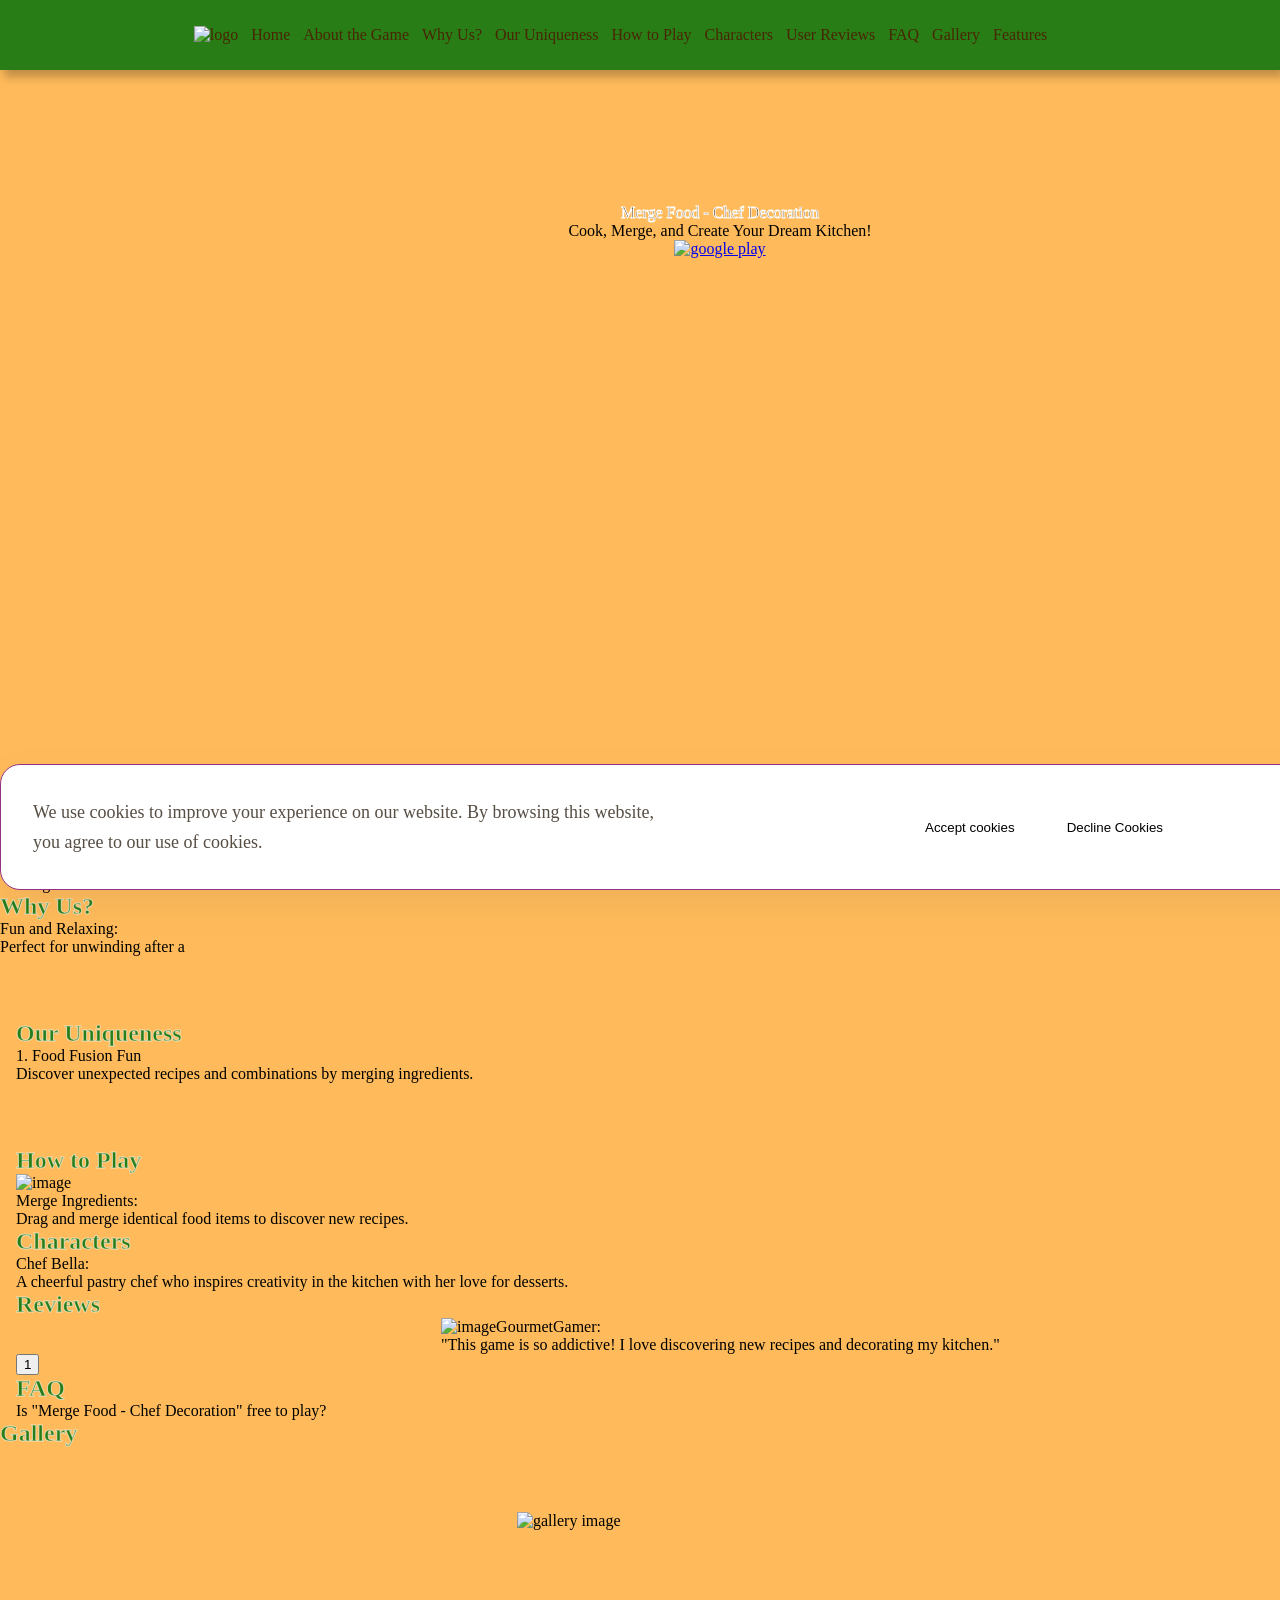
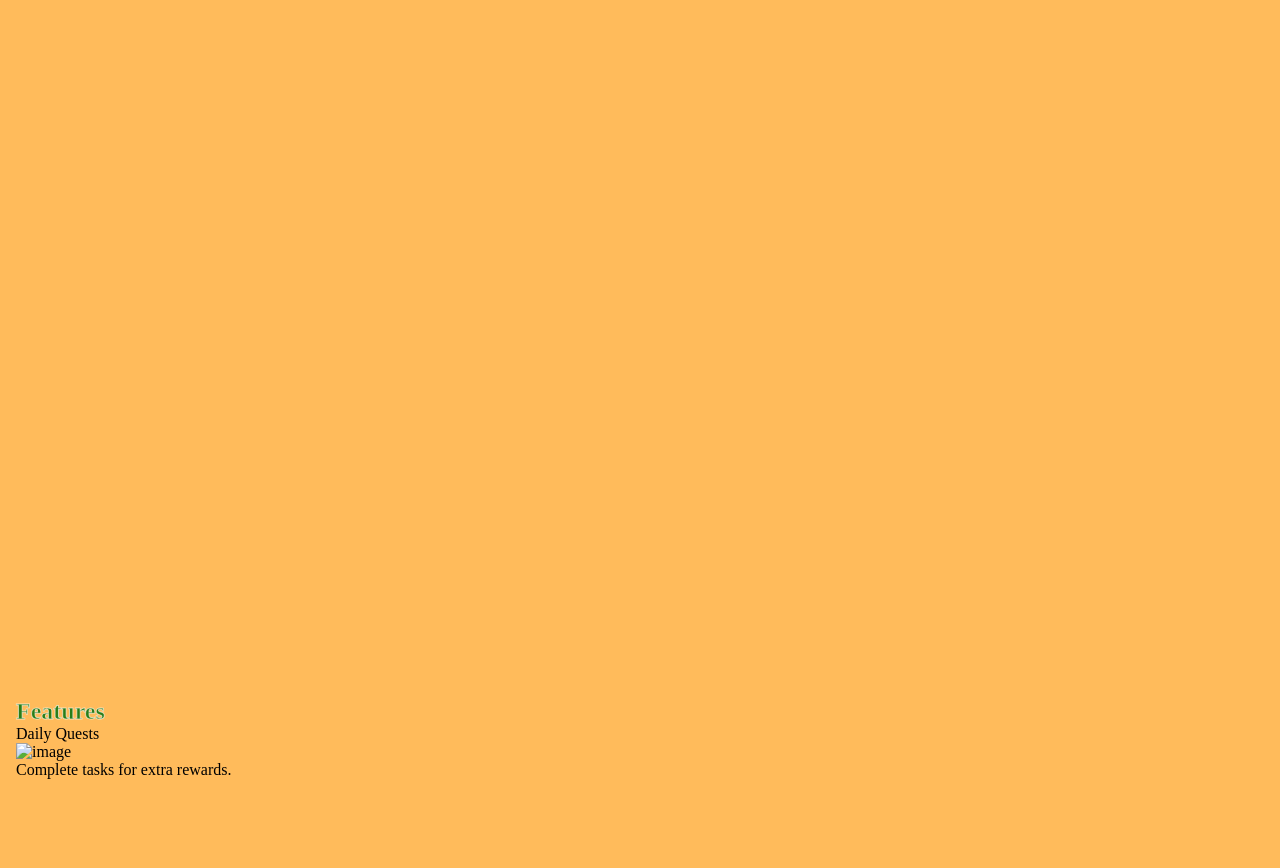
==== index.html @ 772ebb9e "1" ====
<!DOCTYPE html>
<html lang="en">
  <head>
    <meta charset="UTF-8" />
    <meta name="viewport" content="width=device-width, initial-scale=1.0" />
    <meta name="description" content="" />
    <title></title>
    <link rel="icon" href="img" />

    <link rel="stylesheet" type="text/css" href="slick/slick.css" />
    <link rel="stylesheet" href="css/main.css" />
  </head>

  <body>
    <div id="cookie-popup" class="class-cookie-popup">
      <div class="class-cookie-popup-container">
        <p class="class-cookie-popup-text-two">
          We use cookies to improve your experience on our website. By browsing
          this website, you agree to our use of cookies.
        </p>
        <div class="class-cookie-button-container">
          <button id="accept-cookies" class="class-cookie-button">
            Accept cookies
          </button>
          <button id="decline-cookies" class="class-cookie-button">
            Decline Cookies
          </button>
        </div>
      </div>
    </div>
    <header class="class-header">
      <div class="class-header-background"></div>
      <nav class="class-navigation">
        <ul class="class-navigation-list">
          <li class="class-navigation-item">
            <a href="/" class="class-navigation-link">
              <img
                class="class-title-img class-navigation-img"
                alt="logo"
                src="img"
                style=""
              />
            </a>
          </li>
          <li class="class-navigation-item">
            <a href="/" class="class-navigation-link">Home</a>
          </li>
          <li class="class-navigation-item">
            <a href="/#about" class="class-navigation-link">About the Game</a>
          </li>
          <li class="class-navigation-item">
            <a href="/#why" class="class-navigation-link">Why Us?</a>
          </li>
          <li class="class-navigation-item">
            <a href="/#uniqueness" class="class-navigation-link"
              >Our Uniqueness</a
            >
          </li>

          <li class="class-navigation-item">
            <a href="/#how" class="class-navigation-link">How to Play</a>
          </li>
          <li class="class-navigation-item">
            <a href="/#characters" class="class-navigation-link">Characters</a>
          </li>
          <li class="class-navigation-item">
            <a href="/#reviews" class="class-navigation-link">User Reviews</a>
          </li>
          <li class="class-navigation-item">
            <a href="/#faq" class="class-navigation-link">FAQ</a>
          </li>
          <li class="class-navigation-item">
            <a href="/#gallery" class="class-navigation-link">Gallery</a>
          </li>
          <li class="class-navigation-item">
            <a href="/#features" class="class-navigation-link">Features</a>
          </li>
          <li class="class-navigation-item">
            <a
              href="/policy.html"
              class="class-navigation-link class-navigation-item-desk"
            >
              Privacy Policy
            </a>
          </li>
          <li class="class-navigation-item">
            <a
              href="/terms.html"
              class="class-navigation-link class-navigation-item-desk"
            >
              Terms and Conditions
            </a>
          </li>
          <li class="class-navigation-item">
            <a
              href="/cookies.html"
              class="class-navigation-link class-navigation-item-desk"
            >
              Cookies Policy
            </a>
          </li>
        </ul>

        <div class="class-header-button-wrapper">
          <a href="/" class="class-policy-terms-header-icon-menu">
            <img
              href="/"
              class="class-title-img"
              alt="logo"
              src="img"
              style=""
            />
          </a>

          <button
            type="button"
            class="class-header-icon-button"
            data-menu-button
          >
            <img
              class="class-header-icon class-header-icon-menu"
              src="img/header/menu.png"
              style=""
              alt="menu "
            />
            <img
              class="class-header-icon class-header-icon-close"
              src="img/header/menu (1).png"
              alt="close"
            />
          </button>
        </div>
      </nav>
    </header>

    <main>
      <section class="class-home" id="home">
        <div class="class-home-container">
          <div class="class-home-container-top">
            <h1>
              <img class="class-home-title-img" src="/img/home" alt="" />
            </h1>
            <p class="class-home-title">Merge Food - Chef Decoration</p>
            <p class="class-home-text">
              Cook, Merge, and Create Your Dream Kitchen!
            </p>
            <a class="class-home-link" href="#" target="_blank">
              <img class="class-home-img" src="./img/home" alt="google play" />
            </a>
          </div>
        </div>
      </section>
      <section class="class-about" id="about">
        <div class="class-about-container">
          <h2 class="class-about-title">About the Game</h2>
          <p class="class-about-text">
            <span class="class-about-text-bold"
              >Merge Food - Chef Decoration</span
            >
            combines the
          </p>
        </div>
      </section>
      <article class="class-why" id="why">
        <span style="display: none"
          >Generated: 2025-04-12, Hash: class-qk-class-39fd7x</span
        >

        <div class="class-why-container">
          <h2 class="class-about-title">Why Us?</h2>
          <dl class="class-why-list">
            <div class="class-why-item">
              <figure class="class-why-img">
                <img class="class-why-img" src="img/why" alt="" />
              </figure>
              <div>
                <dt class="class-why-text-bold">Fun and Relaxing:</dt>
                <dd class="class-why-text">Perfect for unwinding after a</dd>
              </div>
            </div>
          </dl>
        </div>
      </article>
      <section class="class-uniqueness" id="uniqueness">
        <div class="class-uniqueness-container">
          <h2 class="class-about-title">Our Uniqueness</h2>
          <div class="class-uniqueness-list">
            <div class="class-uniqueness-item">
              <img class="class-uniqueness-img" src="" alt="" />
              <p class="class-uniqueness-text-bold">1. Food Fusion Fun</p>
              <p class="class-uniqueness-text">
                Discover unexpected recipes and combinations by merging
                ingredients.
              </p>
            </div>
          </div>
        </div>
      </section>

      <section class="class-how" id="how">
        <div class="class-how-container">
          <h2 class="class-about-title">How to Play</h2>

          <ul class="class-how-list">
            <li class="class-how-item">
              <img
                class="class-how-img"
                src="/img/how/image (1).png"
                alt="image"
              />
              <p class="class-how-text-bold">Merge Ingredients:</p>
              <p class="class-how-text">
                Drag and merge identical food items to discover new recipes.
              </p>
            </li>
          </ul>
        </div>
      </section>
      <section class="class-characters" id="characters">
        <div class="class-characters-container">
          <h2 class="class-about-title">Characters</h2>
          <ul class="class-characters-list">
            <li class="class-characters-item">
              <img class="class-characters-img" src="" alt="" />
              <p class="class-characters-text-bold">Chef Bella:</p>
              <p class="class-characters-text">
                A cheerful pastry chef who inspires creativity in the kitchen
                with her love for desserts.
              </p>
            </li>
          </ul>
        </div>
      </section>
      <section class="class-reviews" id="reviews">
        <div class="class-reviews-container">
          <h2 class="class-about-title">Reviews</h2>
          <ul class="class-reviews-list">
            <li class="class-reviews-item">
              <div class="class-reviews-item-top">
                <img
                  class="class-reviews-img"
                  src="/img/reviews/image 12.png"
                  alt="image"
                />
                <p class="class-reviews-text-bold">GourmetGamer:</p>
              </div>
              <p class="class-reviews-text">
                "This game is so addictive! I love discovering new recipes and
                decorating my kitchen."
              </p>
            </li>
          </ul>
        </div>
      </section>
      <section class="class-faq" id="faq">
        <div class="class-faq-container">
          <h2 class="class-about-title">FAQ</h2>
          <ul class="class-faq-list">
            <li class="class-faq-item">
              <div class="class-faq-question" onclick="toggleAnswer(this)">
                <span>Is "Merge Food - Chef Decoration" free to play?</span>
                <button class="class-toggle-button">
                  <img src="/img/faq/icon.png" alt="Toggle" />
                </button>
              </div>
              <div class="class-faq-answer">
                Yes, the game is free to play with optional in-app purchases for
                special items.
              </div>
            </li>
          </ul>
        </div>
      </section>

      <section class="class-gallery" id="gallery">
        <div class="class-gallery-container">
          <h2 class="class-about-title">Gallery</h2>

          <ul class="class-gallery-list">
            <li class="class-gallery-item">
              <img
                class="class-gallery-image"
                src="./img/gallery/3.png"
                alt="gallery image"
              />
            </li>
          </ul>
          <div class="class-gallery-button-container">
            <button class="class-gallery-button class-gallery-list-left">
              <img
                class="class-gallery-button-icon"
                src="img"
                alt="left button"
              />
            </button>
            <button class="class-gallery-button class-gallery-list-right">
              <img
                class="class-gallery-button-icon"
                src="img"
                alt="right button"
              />
            </button>
          </div>
        </div>
      </section>
      <section class="class-features" id="features">
        <div class="class-features-container">
          <h2 class="class-about-title">Features</h2>

          <ul class="class-features-list">
            <li class="class-features-item">
              <p class="class-features-text-bold">Daily Quests</p>
              <img
                class="class-features-img"
                src="/img/features/image (2).png"
                alt="image"
              />
              <p class="class-features-text">
                Complete tasks for extra rewards.
              </p>
            </li>
          </ul>
        </div>
      </section>
    </main>

    <script src="js/mobile-menu.js"></script>
    <script src="js/jquery-loc-class-0.js"></script>
    <script type="text/javascript" src="slick/slick.min.js"></script>
    <script src="js/slick.js"></script>
  </body>
</html>
---- css/main.css ----
@import url("https://fonts.googleapis.com/css2?family=Comme:wght@100..900&family=Lora:ital,wght@0,400..700;1,400..700&family=Viga&display=swap");

*,
*::before,
*::after {
  box-sizing: border-box;
}
html {
  scroll-behavior: smooth;
}

body {
  margin: 0;
  background: #ffbb5b;
  color: #000000;
}

h1,
h2,
h3,
h4,
h5,
h6,
p {
  margin: 0;
}

ul,
ol {
  margin: 0;
  padding: 0;
  list-style: none;
}
dl,
dt,
dd {
  margin: 0;
  padding: 0;
}
img {
  display: block;
  height: auto;
}
figure {
  margin: 0;
  padding: 0;
  border: 0;
}
.list {
  list-style: none;
}

button,
a {
  cursor: pointer;
}

.button:hover {
  scale: 120%;
}

.class-header.is-open .class-header-background {
  left: 0;
}
.class-header-button-wrapper {
  margin-left: auto;
}
.class-header-icon {
  display: none;
}

.class-header-icon-button {
  display: -webkit-box;
  display: -ms-flexbox;
  display: flex;
  background-color: transparent;
  border: none;
  border-radius: 50%;
}
.class-navigation-list.is-open {
  right: 0;
}
.class-header-icon-menu {
  display: block;
}

.class-header-icon-button.is-open .class-header-icon-menu {
  display: none;
}

.class-header-icon-button.is-open .class-header-icon-close {
  display: block;
}

.class-header {
  position: fixed;
  width: 100%;
  z-index: 5;
  transition: background-color 0.3s ease;
  background: transparent;
  display: flex;
  height: 64px;
  background: #297d17;
  box-shadow: 4px 7px 9px 0px #00000040;
}

.class-header-background {
  position: absolute;
  top: 0;
  right: 0;
  bottom: 0;
  left: 100%;
  z-index: -1;
  transition: left 0.3s ease;
  background: #297d17;
  box-shadow: 4px 7px 9px 0px #00000040;
}
.class-header.is-open .class-header-background {
  left: 0;
}
.class-header-button-wrapper {
  margin-right: auto;
  display: flex;
  align-items: center;
  justify-content: space-between;
}

.class-header-icon-menu {
  display: block;
}

.class-header-icon-button.is-open .class-header-icon-menu {
  display: none;
}

.class-header-icon-button.is-open .class-header-icon-close {
  display: block;
}

.class-navigation {
  display: -ms-flexbox;
  -webkit-box-orient: vertical;
  -webkit-box-direction: normal;
  -ms-flex-direction: column;
  flex-direction: column;
  -webkit-box-align: center;
  -ms-flex-align: center;
  align-items: center;
  -webkit-box-flex: 1;
  -ms-flex: 1;
  flex: 1;
  padding: 10px 12px;
  position: relative;
}

.class-navigation-list {
  display: flex;
  flex-direction: column;
  align-items: center;
  position: absolute;
  top: 100%;
  right: -100%;
  width: 100%;
  height: 557px;
  transition: 0.3s;
  z-index: 999;
  padding: 0px 32px;
  border-radius: 0px 0px 20px 20px;
  gap: 28px;
  background: #ffc16b;
}

.class-navigation-list.is-open {
  right: 0;
}

.class-navigation-link {
  transition: all 0.3s ease-in-out;
  text-decoration: none;
  color: #482600;
}

.class-navigation-link:hover,
.class-navigatioт-link:focus {
  color: #297d17;
}

.class-header.is-open {
  background-color: transparent;
}

.class-navigation-img {
  display: none;
}

@media screen and (min-width: 1200px) {
  .class-navigation-img {
    display: block;
  }
  .class-policy-terms-header-icon-menu {
    display: none;
  }
  .class-header-button-wrapper {
    display: none;
  }
  .class-header {
    width: 100%;
    height: 70px;
    padding: 0;
    display: flex;
    align-items: center;
    justify-content: center;
    z-index: 1000;
  }

  .class-header-icon-button {
    display: none;
  }
  .class-navigation {
    display: flex;
    flex-direction: row;
    flex: 1;
    padding: 0;
    width: 1440px;
    padding: 0 0px;
    margin: auto;
  }

  .class-navigation-list {
    background-color: transparent;
    flex-direction: row;
    display: flex;
    position: static;
    width: 1440px;
    margin: auto;
    padding-block: 0;
    flex: 1;
    gap: 13px;
    height: 0px;
    display: flex;
    justify-content: center;
    align-items: center;
    justify-content: center;
    padding: 0;
  }

  .class-navigation-link {
  }

  .class-navigation-link:hover,
  .class-navigation-link:focus {
  }

  .class-navigation-item-desk {
    display: none;
  }
}

.class-home {
  width: 375px;
  height: 742px;
  background-repeat: no-repeat;
  background-size: cover;
  background-position: center;
  background-image: url("/img/home");
  margin: auto;
}
.class-home-container {
  width: 375px;
  padding: 182px 16px 0px;
  margin: auto;
}

.class-home-container-top {
  display: flex;
  flex-direction: column;
  align-items: start;
}
.class-home-title-img {
}
.class-home-title {
  -webkit-text-stroke: 1px #ffffff;
  color: #482600;
}

.class-home-text {
}
.class-home-link {
  transition: all 0.3s ease-in-out;
}

.class-home-link:hover {
  transform: scale(1.1);
}

@media screen and (min-width: 1200px) {
  .class-home {
    width: 1440px;
    height: 784px;
    background-image: url("/img/home");
  }
  .class-home-container {
    width: 1440px;
    padding: 204px 0px 0px;
  }
  .class-home-container-top {
    display: flex;
    flex-direction: column;
    align-items: center;
    justify-content: center;
  }
  .class-home-title-img {
  }
  .class-home-title {
  }

  .class-home-text {
  }
}
.class-about {
  margin: auto;
  width: 375px;
  height: px;
  background-repeat: no-repeat;
  background-size: cover;
  background-position: center;
  background-image: url("/img");
}
.class-about-container {
  width: 375px;
  padding: 64px 16px 0px;
  margin: auto;
}
.class-about-title {
  -webkit-text-stroke: 1px#FFFFFF99;
  color: #297d17;
}
.class-about-text {
}

.class-about-text-bold {
}

@media screen and (min-width: 1200px) {
  .class-about {
    width: 1440px;
    height: px;
    background-image: url("/img");
  }
  .class-about-container {
    width: 1440px;
    padding: ;
  }
}
.class-why {
  margin: auto;
  width: 375px;
  height: px;
  background-repeat: no-repeat;
  background-size: cover;
  background-position: center;
  background-image: url("/img");
}

.class-why-container {
  width: 375px;
  margin: auto;
  padding: 0;
}
.class-why-list {
  padding-top: px;
  display: flex;
  flex-direction: column;
  gap: px;
}
.class-why-item {
  display: flex;
  gap: px;
  align-items: center;
}
.class-why-img {
}
.class-why-text-bold {
}
.class-why-text {
}

@media screen and (min-width: 1200px) {
  .class-why {
    width: 1440px;
    height: px;
    background-image: url("/img");
  }
  .class-why-container {
    width: 1440px;
    padding: ;
  }
}

.class-uniqueness {
  margin: auto;
  width: 375px;
  height: px;
  background-repeat: no-repeat;
  background-size: cover;
  background-position: center;
  background-image: url("/img");
}
.class-uniqueness-container {
  margin: auto;
  width: 375px;
  padding: 64px 16px 0;
}
.class-uniqueness-list {
  padding-top: px;
  display: flex;
  flex-direction: column;
  gap: px;
}
.class-uniqueness-item {
}
.class-uniqueness-img {
}
.class-uniqueness-text-bold {
}
.class-uniqueness-text {
}

@media screen and (min-width: 1200px) {
  .class-uniqueness {
    width: 1440px;
    height: px;
    background-image: url("/img");
  }
  .class-uniqueness-container {
    margin: auto;
    width: 1440px;
    padding: ;
  }
}
.class-how {
  margin: auto;
  width: 375px;
  height: px;
  background-repeat: no-repeat;
  background-size: cover;
  background-position: center;
  background-image: url("/img");
}
.class-how-container {
  margin: auto;
  width: 375px;
  padding: 64px 16px 0;
}
.class-how-list {
  padding-top: px;
  display: flex;
  flex-direction: column;
  gap: px;
}

.class-how-item {
}

.class-how-img {
  margin: auto;
}

.class-how-text-bold {
}

.class-how-text {
}

@media screen and (min-width: 1200px) {
  .class-how {
    width: 1440px;
    height: px;
    background-image: url("/img");
  }
  .class-how-container {
    margin: auto;
    width: 1440px;
    padding: ;
  }
}

.class-characters {
  margin: auto;
  width: 375px;
  height: px;
  background-repeat: no-repeat;
  background-size: cover;
  background-position: center;
  background-image: url("/img");
}
.class-characters-container {
  padding: 0px 16px;
  margin: auto;
  width: 375px;
}
.class-characters-list {
  display: flex;
  flex-direction: column;
  padding-top: px;
  gap: px;
}
.class-characters-item {
}
.class-characters-img {
}
.class-characters-text-bold {
}

.class-characters-text {
}

@media screen and (min-width: 1200px) {
  .class-characters {
    width: 1440px;
    height: px;
    background-image: url("/img");
  }
  .class-characters-container {
    padding: px;
    margin: auto;
    width: 1440px;
  }
}

.class-reviews {
  margin: auto;
  width: 375px;
  height: px;
  background-repeat: no-repeat;
  background-size: cover;
  background-position: top;
  background-image: url("/img");
}
.class-reviews-container {
  margin: auto;
  padding: 0px 16px 0;
  width: 375px;
}
.class-reviews-list {
  padding: 0;
}

.class-reviews-item {
  margin: 0 5px;
}

.class-reviews-item-top {
  display: flex;
  gap: px;
  align-items: center;
}
.class-reviews-img {
}
.class-reviews-text-bold {
}

.class-reviews-text {
}

@media screen and (min-width: 1200px) {
  .class-reviews {
    width: 1440px;
    height: px;
    background-image: url("/img");
  }
  .class-reviews-container {
    margin: auto;
    padding: ;
    width: 1440px;
  }
}

.class-faq {
  margin: auto;
  width: 375px;
  height: px;
  background-repeat: no-repeat;
  background-size: cover;
  background-position: bottom;
  background-image: url("/img");
}
.class-faq-container {
  padding: 0px 16px 0px;
  width: 375px;
  margin: auto;
}
.class-faq-list {
  padding-top: px;
  display: flex;
  flex-direction: column;
  gap: px;
}

.class-faq-item {
}

.class-faq-question {
  display: flex;
  justify-content: space-between;
  align-items: center;
}

.class-faq-answer {
}
.class-toggle-button {
  background: none;
  border: none;
  cursor: pointer;
}

.class-toggle-button img {
  transition: transform 0.3s ease;
}
.class-faq-answer {
  max-height: 0;
  overflow: hidden;
  transition: max-height 0.4s ease, opacity 0.4s ease;
  opacity: 0;
}

.class-faq-answer.open {
  max-height: 200px;
  opacity: 1;
  padding-top: 16px;
}

.class-toggle-button img.rotated {
  transform: rotate(180deg);
}
@media screen and (min-width: 1200px) {
  .class-faq {
    width: 1440px;
    height: px;
    background-image: url("/img");
  }
  .class-faq-container {
    padding: ;
    width: 1440px;
    margin: auto;
  }
}
.class-gallery {
  margin: auto;
  width: 375px;
  height: px;
  background-repeat: no-repeat;
  background-size: cover;
  background-position: center;
  background-image: url("/img");
}
.class-gallery-container {
  width: 375px;
  margin: auto;
  padding: px;
}
.class-gallery-list {
  width: auto;
  padding-top: 65px;
  margin: auto;
}

.class-gallery-item {
  width: 343px;
  height: 610px;
  overflow: hidden;
  position: relative;
  margin: 0 10px;
}

.class-gallery-image {
  width: 100%;
  height: 100%;
  object-fit: cover;
  object-position: center;
}
.class-gallery-button-container {
  display: none;
}
@media screen and (min-width: 1200px) {
  .class-gallery-button-container {
    display: flex;
    align-items: center;
    justify-content: center;
    gap: 32px;
  }

  .class-gallery-button {
    background-color: transparent;
    border: none;
    padding: 0;
    -webkit-transition: scale 0.3s ease;
    transition: scale 0.3s ease;
  }
  .class-gallery-button-icon {
  }
  .class-gallery-button:hover {
    scale: 120%;
  }

  .class-gallery {
    width: 1440px;
    height: px;
    background-image: url("/img");
  }
  .class-gallery-container {
    width: 1440px;
    margin: auto;
    padding: px;
  }
  .class-gallery-item {
    width: 406px;
    height: 721.78px;
    margin: 0 10px;
  }

  .class-gallery-list {
  }
}

.class-features {
  margin: auto;
  width: 375px;
  height: px;
  background-image: url("/img");
}
.class-features-container {
  width: 375px;
  margin: auto;
  padding: 64px 16px 89px;
}
.class-features-list {
  padding-top: px;
  display: flex;
  flex-direction: column;
  gap: px;
}

.class-features-item {
}

.class-features-img {
}

.class-features-text-bold {
}

.class-features-text {
}

@media screen and (min-width: 1200px) {
  .class-features {
    width: 1440px;
    height: px;
    background-image: url("/img");
  }
  .class-features-container {
    width: 1440px;
    margin: auto;
    padding: px;
  }
}

.class-policy-terms-container {
  padding: 124px 16px 40px;
  width: 375px;
  margin: auto;
}

.class-policy-terms-container h1 {
  text-transform: uppercase;
  margin-bottom: 10px;
}
.class-policy-terms-container h2 {
  margin-bottom: ;
}
.class-policy-terms-container ul {
  list-style-type: disc;
  margin-left: 20px;
  margin-bottom: ;
}
.class-policy-terms-container p {
  margin-bottom: ;
}
.class-email-link {
  color: inherit;
  text-decoration: none;
}
@media screen and (min-width: 1200px) {
  .class-policy-terms-container {
    padding: 186px 80px 60px;
    width: 1440px;
  }
  .class-policy-terms-container h1 {
  }
  .class-policy-terms-container h2 {
  }
  .class-policy-terms-container p {
  }
}

.class-footer-container {
  width: 375px;
  padding: ;
  margin: auto;
  display: flex;
  flex-direction: column;
  justify-content: center;
  align-items: center;
  gap: 25px;
}

.class-footer-wrapper {
  display: flex;
  flex-direction: row;
  align-items: center;
  gap: 4px;
}

.class-footer-text {
  text-decoration: none;
  color: inherit;
}

.class-footer-copyright {
}

@media screen and (min-width: 1200px) {
  .class-footer-container {
    width: 1440px;
    padding: 48px 199px;
    display: flex;
    flex-direction: ;
    justify-content: end;
    align-items: center;
    gap: 160px;
  }

  .class-footer-wrapper {
    display: flex;
    flex-direction: row;
    justify-content: end;
    align-items: end;
    gap: 4px;
  }

  .class-footer-text {
  }

  .class-footer-copyright {
  }
}

.class-cookie-popup {
  position: fixed;
  bottom: 10px;
  width: 375px;
  padding: 30px;
  border-radius: 20px;
  background: rgba(255, 255, 255, 1);
  border: 1px solid rgba(149, 49, 133, 1);
  box-shadow: 0px 14px 42px 0px rgba(8, 15, 52, 0.06);
  z-index: 1000;
  display: none;
}

.class-cookie-popup-text-two {
  color: rgba(87, 78, 68, 1);
}

.class-cookie-button-container {
  padding: 30px 0 0;
  margin: auto;
  display: flex;
  flex-direction: row;
  align-items: center;
  justify-content: center;
  gap: 20px;
}

.class-cookie-button {
  border: none;
  background-color: transparent;
}

#accept-cookies {
}

.class-close-popup {
  position: absolute;
  top: 10px;
  right: 10px;
  font-size: 20px;
  cursor: pointer;
}

@media screen and (min-width: 1200px) {
  .class-cookie-popup-container {
    display: flex;
    align-items: center;
    justify-content: center;
  }

  .class-cookie-popup-text-two {
    font-family: Raleway;
    font-size: 18px;
    font-weight: 400;
    line-height: 30px;
    text-align: left;
    text-underline-position: from-font;
    text-decoration-skip-ink: none;
    width: 648px;
  }

  .class-cookie-button-container {
    padding: 0;
    margin: auto;
    display: flex;
    flex-direction: row;
    gap: 40px;
  }

  .class-cookie-popup {
    position: fixed;
    bottom: 10px;
    width: 1440px;
    padding: 32px;
    display: none;
  }
}
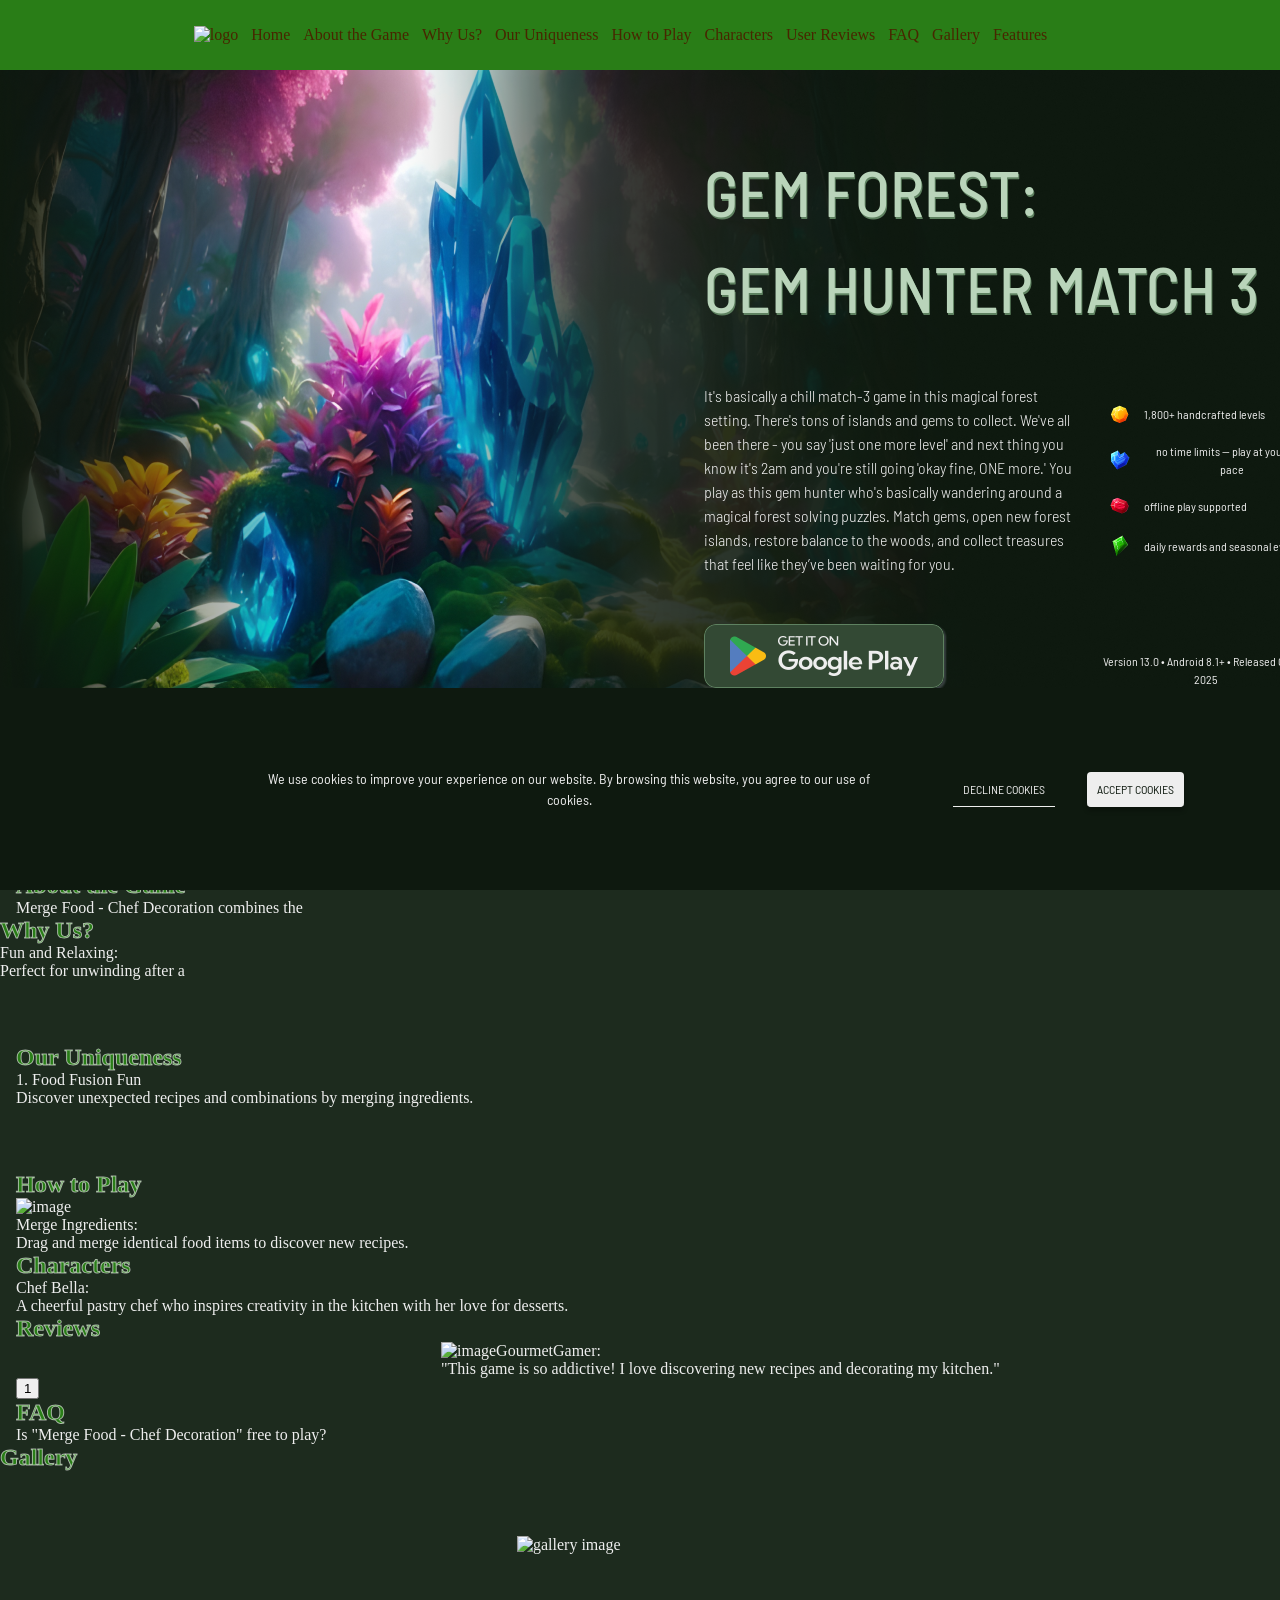
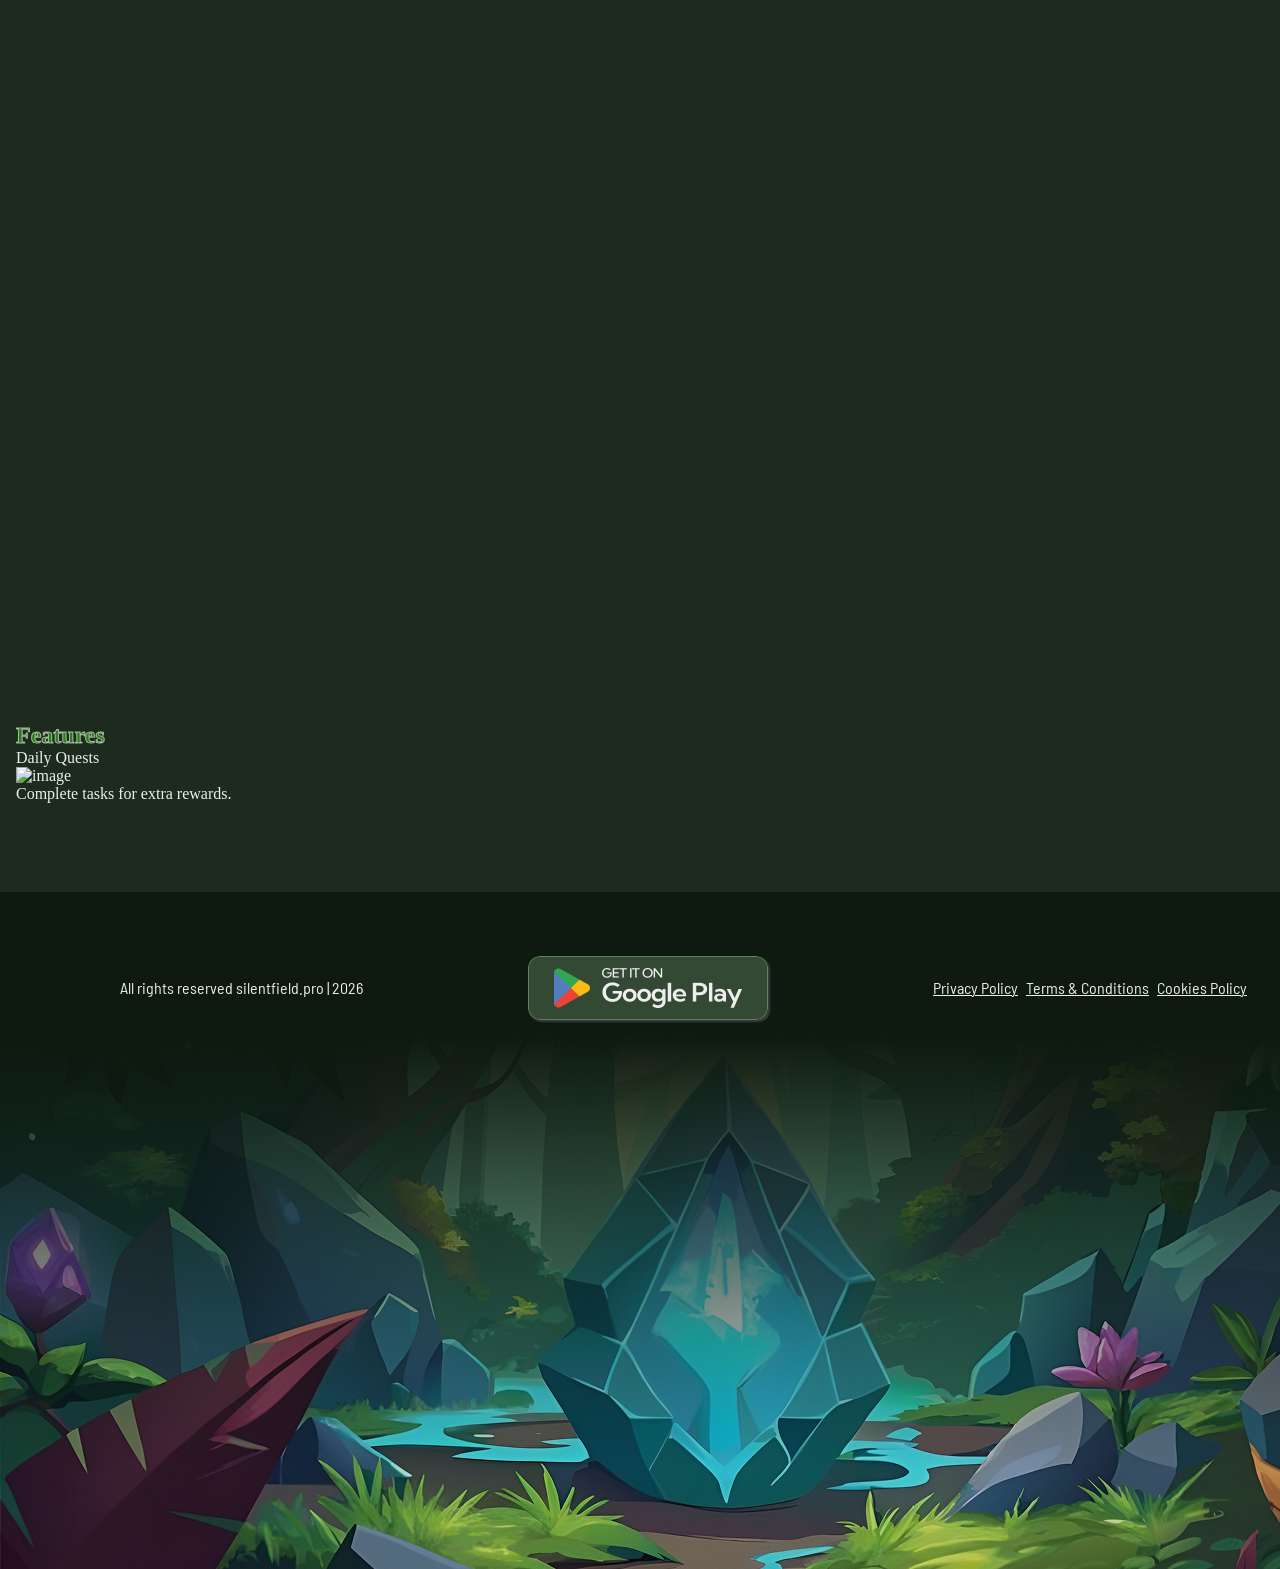
==== commit bbabff88: "2" ====
--- a/index.html
+++ b/index.html
@@ -1,11 +1,22 @@
-<!DOCTYPE html>
+<!doctype html>
 <html lang="en">
   <head>
     <meta charset="UTF-8" />
     <meta name="viewport" content="width=device-width, initial-scale=1.0" />
     <meta name="description" content="" />
-    <title></title>
-    <link rel="icon" href="img" />
+    <meta charset="UTF-8" />
+
+    <meta name="viewport" content="width=device-width, initial-scale=1.0" />
+    <title>Gem Forest: Gem Hunter Match 3 – 1800+ Levels | SilentField</title>
+    <meta
+      name="description"
+      content="Explore Gem Forest: Gem Hunter Match 3 – a relaxing forest adventure with 1800+ handcrafted levels. Match dazzling gems, unlock hidden islands, use powerful boosters, and play offline anytime."
+    />
+    <meta name="author" content="SilentField" />
+
+    <meta name="robots" content="index, follow" />
+    <link rel="canonical" href="https://silentfield.pro/" />
+    <link rel="icon" href="img/fav_500.png" />
 
     <link rel="stylesheet" type="text/css" href="slick/slick.css" />
     <link rel="stylesheet" href="css/main.css" />
@@ -19,11 +30,11 @@
           this website, you agree to our use of cookies.
         </p>
         <div class="class-cookie-button-container">
+          <button id="decline-cookies" class="class-cookie-button">
+            Decline Cookies
+          </button>
           <button id="accept-cookies" class="class-cookie-button">
             Accept cookies
-          </button>
-          <button id="decline-cookies" class="class-cookie-button">
-            Decline Cookies
           </button>
         </div>
       </div>
@@ -137,16 +148,54 @@
       <section class="class-home" id="home">
         <div class="class-home-container">
           <div class="class-home-container-top">
-            <h1>
-              <img class="class-home-title-img" src="/img/home" alt="" />
+            <h1 class="class-home-title">
+              Gem Forest: <br />
+              Gem Hunter Match 3
             </h1>
-            <p class="class-home-title">Merge Food - Chef Decoration</p>
-            <p class="class-home-text">
-              Cook, Merge, and Create Your Dream Kitchen!
-            </p>
-            <a class="class-home-link" href="#" target="_blank">
-              <img class="class-home-img" src="./img/home" alt="google play" />
-            </a>
+            <div class="class-home-div">
+              <p class="class-home-text">
+                It's basically a chill match-3 game in this magical forest
+                setting. There's tons of islands and gems to collect. We've all
+                been there - you say 'just one more level' and next thing you
+                know it's 2am and you're still going 'okay fine, ONE more.' You
+                play as this gem hunter who's basically wandering around a
+                magical forest solving puzzles. Match gems, open new forest
+                islands, restore balance to the woods, and collect treasures
+                that feel like they’ve been waiting for you.
+              </p>
+              <ul class="class-home-list">
+                <li class="class-home-item">
+                  <img class="class-home-img" src="/img/home/1 (1).png" />1,800+
+                  handcrafted levels
+                </li>
+                <li class="class-home-item">
+                  <img class="class-home-img" src="/img/home/1 (2).png" />No
+                  time limits — play at your own pace
+                </li>
+                <li class="class-home-item">
+                  <img
+                    class="class-home-img"
+                    src="/img/home/1 (3).png"
+                  />Offline play supported
+                </li>
+                <li class="class-home-item">
+                  <img class="class-home-img" src="/img/home/1 (4).png" />Daily
+                  rewards and seasonal events
+                </li>
+              </ul>
+            </div>
+            <div class="class-home-div class-home-div-two">
+              <a class="class-home-link" href="#" target="_blank">
+                <img
+                  class="class-home-image"
+                  src="./img/1.png"
+                  alt="google play"
+                />
+              </a>
+              <p class="class-home-text-two">
+                Version 13.0 • Android 8.1+ • Released Oct 15, 2025
+              </p>
+            </div>
           </div>
         </div>
       </section>
@@ -323,7 +372,26 @@
         </div>
       </section>
     </main>
-
+    <footer class="class-footer" style="margin: auto; background: #0e190f">
+      <div class="class-footer-container">
+        <p class="class-footer-copyright-two class-footer-copyright">
+          All rights reserved silentfield.pro | 2026
+        </p>
+        <a href="#">
+          <img class="class-footer-img" src="/img/1.png" alt="button" />
+        </a>
+        <div class="class-footer-wrapper">
+          <a class="class-footer-text" href="/policy.html">Privacy Policy</a>
+          <a class="class-footer-text" href="/terms.html"
+            >Terms & Conditions
+          </a>
+          <a class="class-footer-text" href="/cookies.html">Cookies Policy</a>
+        </div>
+        <p class="class-footer-copyright-one class-footer-copyright">
+          All rights reserved silentfield.pro | 2026
+        </p>
+      </div>
+    </footer>
     <script src="js/mobile-menu.js"></script>
     <script src="js/jquery-loc-class-0.js"></script>
     <script type="text/javascript" src="slick/slick.min.js"></script>
--- a/css/main.css
+++ b/css/main.css
@@ -1,4 +1,4 @@
-@import url("https://fonts.googleapis.com/css2?family=Comme:wght@100..900&family=Lora:ital,wght@0,400..700;1,400..700&family=Viga&display=swap");
+@import url("https://fonts.googleapis.com/css2?family=Barlow+Semi+Condensed:ital,wght@0,100;0,200;0,300;0,400;0,500;0,600;0,700;0,800;0,900;1,100;1,200;1,300;1,400;1,500;1,600;1,700;1,800;1,900&display=swap");
 
 *,
 *::before,
@@ -11,8 +11,8 @@
 
 body {
   margin: 0;
-  background: #ffbb5b;
-  color: #000000;
+  background: #1d2b1e;
+  color: #eeeeee;
 }
 
 h1,
@@ -101,7 +101,6 @@
   display: flex;
   height: 64px;
   background: #297d17;
-  box-shadow: 4px 7px 9px 0px #00000040;
 }
 
 .class-header-background {
@@ -113,7 +112,6 @@
   z-index: -1;
   transition: left 0.3s ease;
   background: #297d17;
-  box-shadow: 4px 7px 9px 0px #00000040;
 }
 .class-header.is-open .class-header-background {
   left: 0;
@@ -192,7 +190,29 @@
 .class-navigation-img {
   display: none;
 }
-
+.class-header-terms {
+  height: 56px;
+  background-color: transparent;
+}
+
+.class-header-terms-img {
+  display: flex;
+  flex-direction: row;
+  align-items: center;
+  gap: 12px;
+  padding-top: 32px;
+  padding-left: 16px;
+  font-family: Barlow Semi Condensed;
+  font-weight: 400;
+  font-style: Regular;
+  font-size: 12px;
+  leading-trim: NONE;
+  line-height: 150%;
+  letter-spacing: 0%;
+  text-align: center;
+  text-decoration: none;
+  color: #0e190f;
+}
 @media screen and (min-width: 1200px) {
   .class-navigation-img {
     display: block;
@@ -254,67 +274,201 @@
   .class-navigation-item-desk {
     display: none;
   }
+  .class-header-terms {
+    height: 80px;
+    background-color: transparent;
+  }
+
+  .class-header-terms-img {
+    display: flex;
+    flex-direction: row;
+    align-items: center;
+    gap: 12px;
+    padding-top: 56px;
+    padding-left: 136px;
+  }
 }
 
 .class-home {
-  width: 375px;
-  height: 742px;
+  background: #0e190f;
+}
+.class-home-container {
+  width: 375px;
+  height: 812px;
   background-repeat: no-repeat;
   background-size: cover;
   background-position: center;
-  background-image: url("/img/home");
-  margin: auto;
-}
-.class-home-container {
-  width: 375px;
-  padding: 182px 16px 0px;
-  margin: auto;
-}
-
-.class-home-container-top {
+  background-image: url("/img/home/1.\ Home\ mob.png");
+  margin: auto;
+  padding: 84px 16px 0px;
+  margin: auto;
+}
+
+.class-home-div {
   display: flex;
   flex-direction: column;
-  align-items: start;
-}
-.class-home-title-img {
-}
+  gap: 24px;
+}
+
 .class-home-title {
-  -webkit-text-stroke: 1px #ffffff;
-  color: #482600;
+  font-family: Barlow Semi Condensed;
+  font-weight: 500;
+  font-style: Medium;
+  font-size: 40px;
+  leading-trim: NONE;
+  line-height: 130%;
+  letter-spacing: -1%;
+  text-align: center;
+  text-transform: uppercase;
+  color: #b9d4ba;
+  text-shadow: 1px 2px 0px #5e8160;
 }
 
 .class-home-text {
-}
-.class-home-link {
+  font-family: Barlow Semi Condensed;
+  font-weight: 300;
+  font-style: Light;
+  font-size: 14px;
+  leading-trim: NONE;
+  line-height: 150%;
+  letter-spacing: 0%;
+  text-align: center;
+  padding: 32px 4px 0;
+}
+.class-home-list {
+  justify-content: center;
+  display: flex;
+  gap: 7px;
+}
+.class-home-item {
+  width: 80px;
+  display: flex;
+  flex-direction: column;
+  gap: 8px;
+  align-items: center;
+  font-family: Barlow Semi Condensed;
+  font-weight: 400;
+  font-style: Regular;
+  font-size: 10px;
+  leading-trim: NONE;
+  line-height: 150%;
+  letter-spacing: 0%;
+  text-align: center;
+  text-transform: lowercase;
+}
+.class-home-img {
+  width: 24px;
+}
+.class-home-div-two {
+  gap: 16px;
+}
+.class-home-image {
+  box-shadow: 2px 2px 2px 0px #999cae4d;
+  width: 240px;
+  margin: auto;
+  border-radius: 12px;
+  border-width: 1px;
+  margin-top: 40px;
   transition: all 0.3s ease-in-out;
 }
 
-.class-home-link:hover {
+.class-home-image:hover {
   transform: scale(1.1);
-}
-
-@media screen and (min-width: 1200px) {
-  .class-home {
-    width: 1440px;
-    height: 784px;
-    background-image: url("/img/home");
-  }
+  box-shadow: 0px 0px 14px 4px #1d2b1e inset;
+}
+.class-home-text-two {
+  font-family: Barlow Semi Condensed;
+  font-weight: 400;
+  font-style: Regular;
+  font-size: 10px;
+  leading-trim: NONE;
+  line-height: 150%;
+  letter-spacing: 0%;
+  text-align: center;
+}
+@media screen and (min-width: 1200px) {
   .class-home-container {
     width: 1440px;
-    padding: 204px 0px 0px;
-  }
-  .class-home-container-top {
+    height: 808px;
+    background-repeat: no-repeat;
+    background-size: cover;
+    background-position: center;
+    background-image: url("/img/home/1.\ HOME.png");
+    margin: auto;
+    padding: 144px 120px 120px 704px;
+    margin: auto;
+  }
+
+  .class-home-div {
+    display: flex;
+    flex-direction: row;
+    gap: 32px;
+    align-items: center;
+    margin-top: 48px;
+  }
+
+  .class-home-title {
+    font-family: Barlow Semi Condensed;
+    font-weight: 500;
+    font-style: Medium;
+    font-size: 64px;
+    leading-trim: NONE;
+    line-height: 150%;
+    letter-spacing: 0%;
+    text-transform: uppercase;
+    text-align: left;
+  }
+
+  .class-home-text {
+    font-family: Barlow Semi Condensed;
+    font-weight: 300;
+    font-style: Light;
+    font-size: 16px;
+    leading-trim: NONE;
+    line-height: 150%;
+    letter-spacing: 0%;
+    width: 372px;
+    text-align: left;
+
+    padding: 0;
+  }
+  .class-home-list {
+    justify-content: start;
     display: flex;
     flex-direction: column;
+    gap: 16px;
+  }
+  .class-home-item {
+    width: 212px;
+
+    display: flex;
+    flex-direction: row;
+    gap: 12px;
     align-items: center;
-    justify-content: center;
-  }
-  .class-home-title-img {
-  }
-  .class-home-title {
-  }
-
-  .class-home-text {
+    font-family: Barlow Semi Condensed;
+    font-weight: 400;
+    font-style: Regular;
+    font-size: 12px;
+    leading-trim: NONE;
+    line-height: 150%;
+    letter-spacing: 0%;
+    text-transform: lowercase;
+  }
+
+  .class-home-div-two {
+    gap: 148px;
+    align-items: end;
+    height: 64px;
+  }
+
+  .class-home-text-two {
+    font-family: Barlow Semi Condensed;
+    font-weight: 400;
+    font-style: Regular;
+    font-size: 12px;
+    leading-trim: NONE;
+    line-height: 150%;
+    letter-spacing: 0%;
   }
 }
 .class-about {
@@ -349,7 +503,7 @@
   }
   .class-about-container {
     width: 1440px;
-    padding: ;
+    padding:;
   }
 }
 .class-why {
@@ -393,7 +547,7 @@
   }
   .class-why-container {
     width: 1440px;
-    padding: ;
+    padding:;
   }
 }
 
@@ -435,7 +589,7 @@
   .class-uniqueness-container {
     margin: auto;
     width: 1440px;
-    padding: ;
+    padding:;
   }
 }
 .class-how {
@@ -481,7 +635,7 @@
   .class-how-container {
     margin: auto;
     width: 1440px;
-    padding: ;
+    padding:;
   }
 }
 
@@ -571,7 +725,7 @@
   }
   .class-reviews-container {
     margin: auto;
-    padding: ;
+    padding:;
     width: 1440px;
   }
 }
@@ -620,7 +774,9 @@
 .class-faq-answer {
   max-height: 0;
   overflow: hidden;
-  transition: max-height 0.4s ease, opacity 0.4s ease;
+  transition:
+    max-height 0.4s ease,
+    opacity 0.4s ease;
   opacity: 0;
 }
 
@@ -640,7 +796,7 @@
     background-image: url("/img");
   }
   .class-faq-container {
-    padding: ;
+    padding:;
     width: 1440px;
     margin: auto;
   }
@@ -765,94 +921,193 @@
     padding: px;
   }
 }
-
+.class-policy-terms {
+  background: #eeeeee;
+}
 .class-policy-terms-container {
-  padding: 124px 16px 40px;
-  width: 375px;
-  margin: auto;
+  padding: 112px 16px 64px;
+  width: 375px;
+  margin: auto;
+  background: #eeeeee;
+  color: #0e190f;
+  font-family: Barlow Semi Condensed;
+  font-weight: 400;
+  font-style: Regular;
+  font-size: 14px;
+  leading-trim: NONE;
+  line-height: 140%;
+  letter-spacing: 0%;
 }
 
 .class-policy-terms-container h1 {
   text-transform: uppercase;
-  margin-bottom: 10px;
+  margin-bottom: 48px;
+  font-family: Barlow Semi Condensed;
+  font-weight: 500;
+  font-style: Medium;
+  font-size: 32px;
+  leading-trim: NONE;
+  line-height: 100%;
+  letter-spacing: 0%;
+  text-align: center;
+  text-transform: uppercase;
+  color: #5e8160;
+  text-shadow: 1px 2px 0px #334934;
 }
 .class-policy-terms-container h2 {
-  margin-bottom: ;
+  margin: 24px 0 16px;
+  font-family: Barlow Semi Condensed;
+  font-weight: 400;
+  font-style: Regular;
+  font-size: 20px;
+  leading-trim: NONE;
+  line-height: 140%;
+  letter-spacing: 0%;
 }
 .class-policy-terms-container ul {
   list-style-type: disc;
   margin-left: 20px;
-  margin-bottom: ;
-}
-.class-policy-terms-container p {
-  margin-bottom: ;
-}
+}
+
 .class-email-link {
   color: inherit;
-  text-decoration: none;
 }
 @media screen and (min-width: 1200px) {
   .class-policy-terms-container {
-    padding: 186px 80px 60px;
+    padding: 144px 223px 64px;
     width: 1440px;
   }
   .class-policy-terms-container h1 {
-  }
-  .class-policy-terms-container h2 {
-  }
-  .class-policy-terms-container p {
+    font-family: Barlow Semi Condensed;
+    font-weight: 500;
+    font-style: Medium;
+    font-size: 48px;
+    leading-trim: NONE;
+    line-height: 100%;
+    letter-spacing: 0%;
+    text-align: center;
+    text-transform: uppercase;
+    margin-bottom: 56px;
   }
 }
 
 .class-footer-container {
   width: 375px;
-  padding: ;
+  padding: 64px 16px 0;
   margin: auto;
   display: flex;
   flex-direction: column;
-  justify-content: center;
+
   align-items: center;
-  gap: 25px;
+  gap: 32px;
+  margin: auto;
+  width: 375px;
+  height: 469px;
+  background-repeat: no-repeat;
+  background-size: cover;
+  background-position: center;
+  background-image: url("/img/_footer_mob.png");
 }
 
 .class-footer-wrapper {
   display: flex;
   flex-direction: row;
   align-items: center;
-  gap: 4px;
+  gap: 34px;
 }
 
 .class-footer-text {
   text-decoration: none;
   color: inherit;
+  font-family: Barlow Semi Condensed;
+  font-weight: 400;
+  font-style: Regular;
+  font-size: 14px;
+  leading-trim: NONE;
+  line-height: 150%;
+  letter-spacing: 0%;
+  text-decoration: underline;
+  text-decoration-style: solid;
+  text-decoration-offset: 0%;
+  text-decoration-thickness: 0%;
+  text-decoration-skip-ink: auto;
 }
 
 .class-footer-copyright {
-}
-
+  font-family: Barlow Semi Condensed;
+  font-weight: 400;
+  font-style: Regular;
+  font-size: 14px;
+  leading-trim: NONE;
+  line-height: 150%;
+  letter-spacing: 0%;
+  text-align: center;
+}
+.class-footer-copyright-two {
+  display: none;
+}
+.class-footer-img {
+  width: 240px;
+  box-shadow: 2px 2px 2px 0px #999cae4d;
+  transition: all 0.3s ease-in-out;
+  border-radius: 12px;
+}
+
+.class-footer-img:hover {
+  transform: scale(1.1);
+  box-shadow: 0px 0px 14px 4px #1d2b1e inset;
+}
 @media screen and (min-width: 1200px) {
   .class-footer-container {
-    width: 1440px;
-    padding: 48px 199px;
-    display: flex;
-    flex-direction: ;
-    justify-content: end;
+    padding: 64px 120px 549px;
+    margin: auto;
+    display: flex;
+    flex-direction: row;
+
+    gap: 165px;
+    margin: auto;
+    width: 1440px;
+    height: 677px;
+
+    background-image: url("/img/_footer_dskt.png");
+  }
+
+  .class-footer-wrapper {
+    display: flex;
+    flex-direction: row;
     align-items: center;
-    gap: 160px;
-  }
-
-  .class-footer-wrapper {
-    display: flex;
-    flex-direction: row;
-    justify-content: end;
-    align-items: end;
-    gap: 4px;
+    gap: 8px;
   }
 
   .class-footer-text {
+    font-family: Barlow Semi Condensed;
+    font-weight: 400;
+    font-style: Regular;
+    font-size: 16px;
+    leading-trim: NONE;
+    line-height: 150%;
+    letter-spacing: 0%;
+    text-decoration: underline;
+    text-decoration-style: solid;
+    text-decoration-offset: 0%;
+    text-decoration-thickness: 0%;
+    text-decoration-skip-ink: auto;
   }
 
   .class-footer-copyright {
+    font-family: Barlow Semi Condensed;
+    font-weight: 400;
+    font-style: Regular;
+    font-size: 16px;
+    leading-trim: NONE;
+    line-height: 150%;
+    letter-spacing: 8%;
+  }
+  .class-footer-copyright-two {
+    display: flex;
+  }
+  .class-footer-copyright-one {
+    display: none;
   }
 }
 
@@ -860,35 +1115,58 @@
   position: fixed;
   bottom: 10px;
   width: 375px;
-  padding: 30px;
-  border-radius: 20px;
-  background: rgba(255, 255, 255, 1);
-  border: 1px solid rgba(149, 49, 133, 1);
-  box-shadow: 0px 14px 42px 0px rgba(8, 15, 52, 0.06);
+  padding: 64px 26px;
+  background: #0e190f;
   z-index: 1000;
   display: none;
 }
 
 .class-cookie-popup-text-two {
-  color: rgba(87, 78, 68, 1);
+  font-family: Barlow Semi Condensed;
+  font-weight: 400;
+  font-style: Regular;
+  font-size: 14px;
+  leading-trim: NONE;
+  line-height: 150%;
+  letter-spacing: 0%;
+  text-align: center;
 }
 
 .class-cookie-button-container {
-  padding: 30px 0 0;
+  padding: 32px 0 0;
   margin: auto;
   display: flex;
   flex-direction: row;
   align-items: center;
   justify-content: center;
-  gap: 20px;
+  gap: 40px;
 }
 
 .class-cookie-button {
   border: none;
   background-color: transparent;
+  border-bottom: 1px solid #eeeeee;
+  font-family: Barlow Semi Condensed;
+  font-weight: 400;
+  font-style: Regular;
+  font-size: 12px;
+  leading-trim: NONE;
+  line-height: 150%;
+  letter-spacing: 0%;
+  text-align: center;
+  color: #eeeeee;
+  text-transform: uppercase;
+  padding-top: 8px;
+  padding-right: 10px;
+  padding-bottom: 8px;
+  padding-left: 10px;
 }
 
 #accept-cookies {
+  box-shadow: 0px 4px 4px 0px #00000040;
+  background: #eeeeee;
+  color: #0e190f;
+  border-radius: 4px;
 }
 
 .class-close-popup {
@@ -903,18 +1181,21 @@
   .class-cookie-popup-container {
     display: flex;
     align-items: center;
-    justify-content: center;
+    justify-content: space-between;
+    gap: 64px;
   }
 
   .class-cookie-popup-text-two {
-    font-family: Raleway;
-    font-size: 18px;
+    font-family: Barlow Semi Condensed;
     font-weight: 400;
-    line-height: 30px;
-    text-align: left;
-    text-underline-position: from-font;
-    text-decoration-skip-ink: none;
-    width: 648px;
+    font-style: Regular;
+    font-size: 14px;
+    leading-trim: NONE;
+    line-height: 150%;
+    letter-spacing: 0%;
+    text-align: center;
+
+    width: 632px;
   }
 
   .class-cookie-button-container {
@@ -922,14 +1203,14 @@
     margin: auto;
     display: flex;
     flex-direction: row;
-    gap: 40px;
+    gap: 32px;
   }
 
   .class-cookie-popup {
     position: fixed;
     bottom: 10px;
     width: 1440px;
-    padding: 32px;
+    padding: 80px 253px;
     display: none;
   }
 }
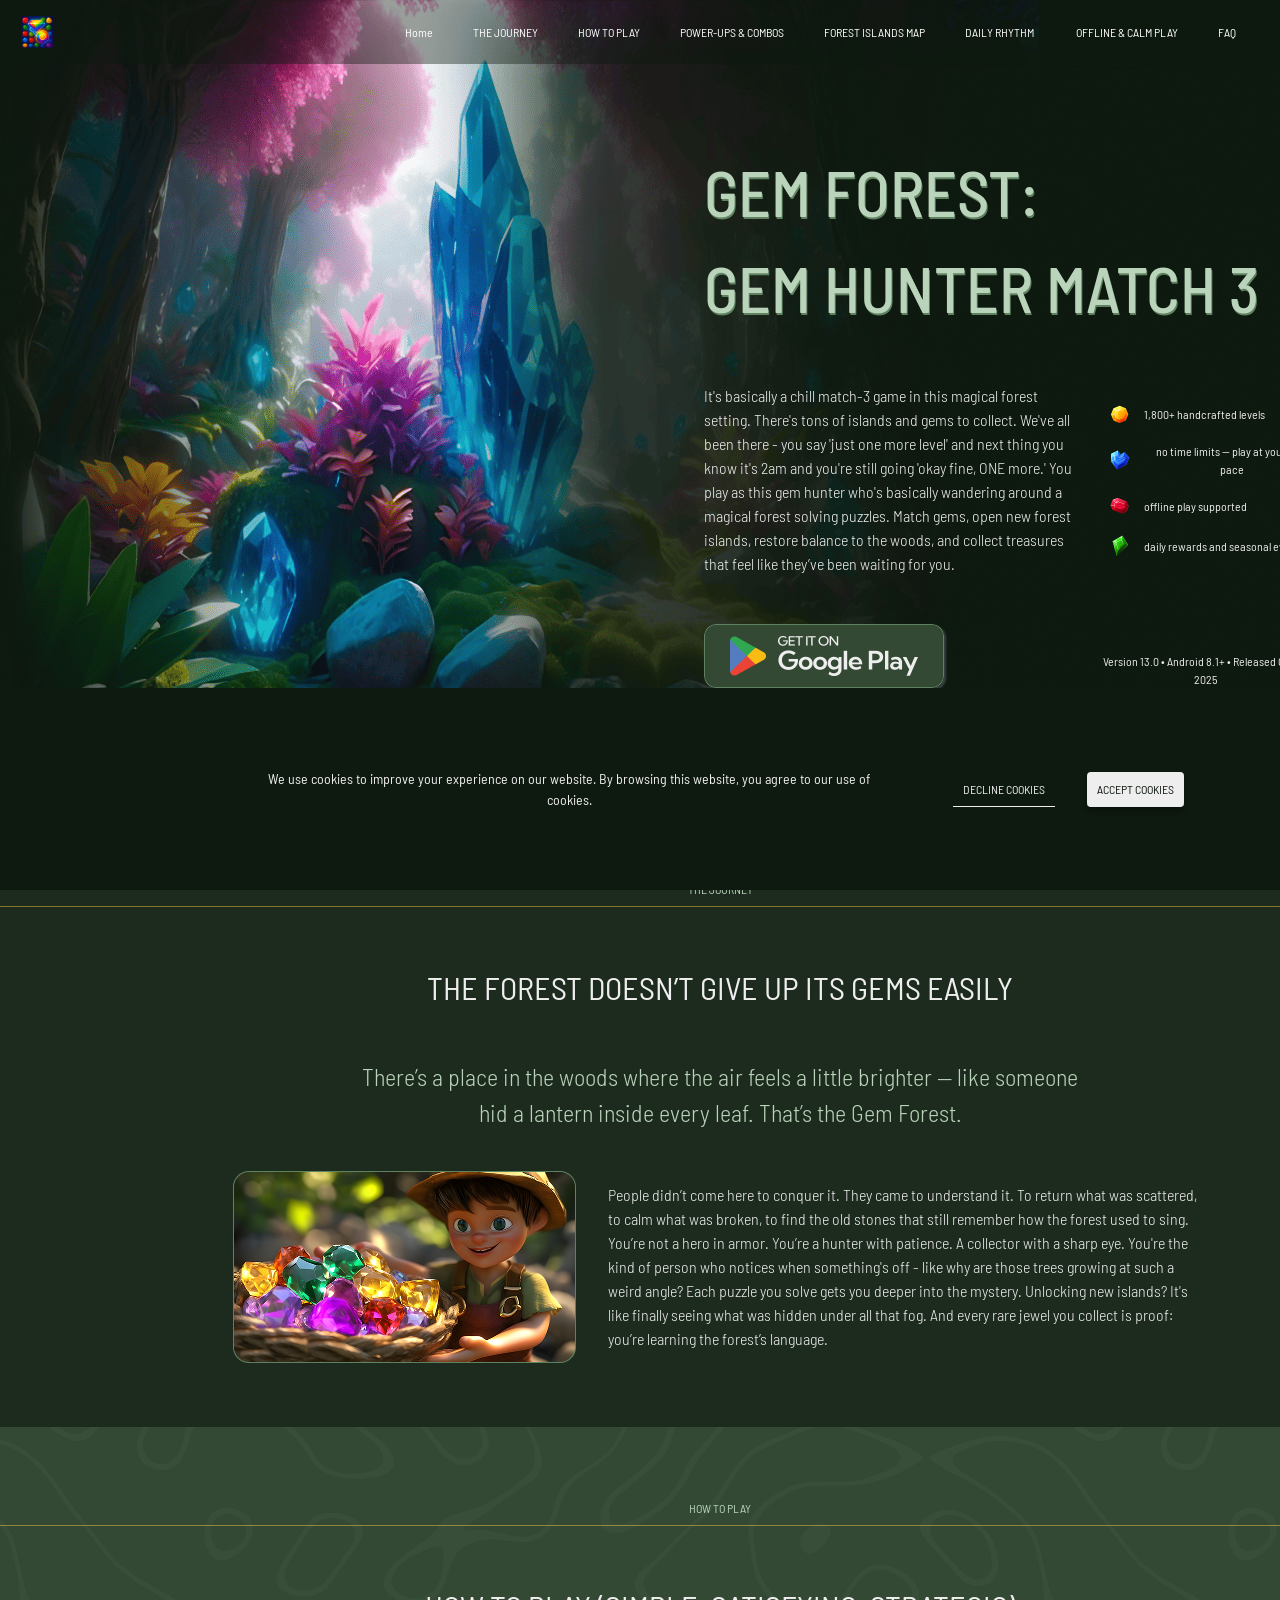
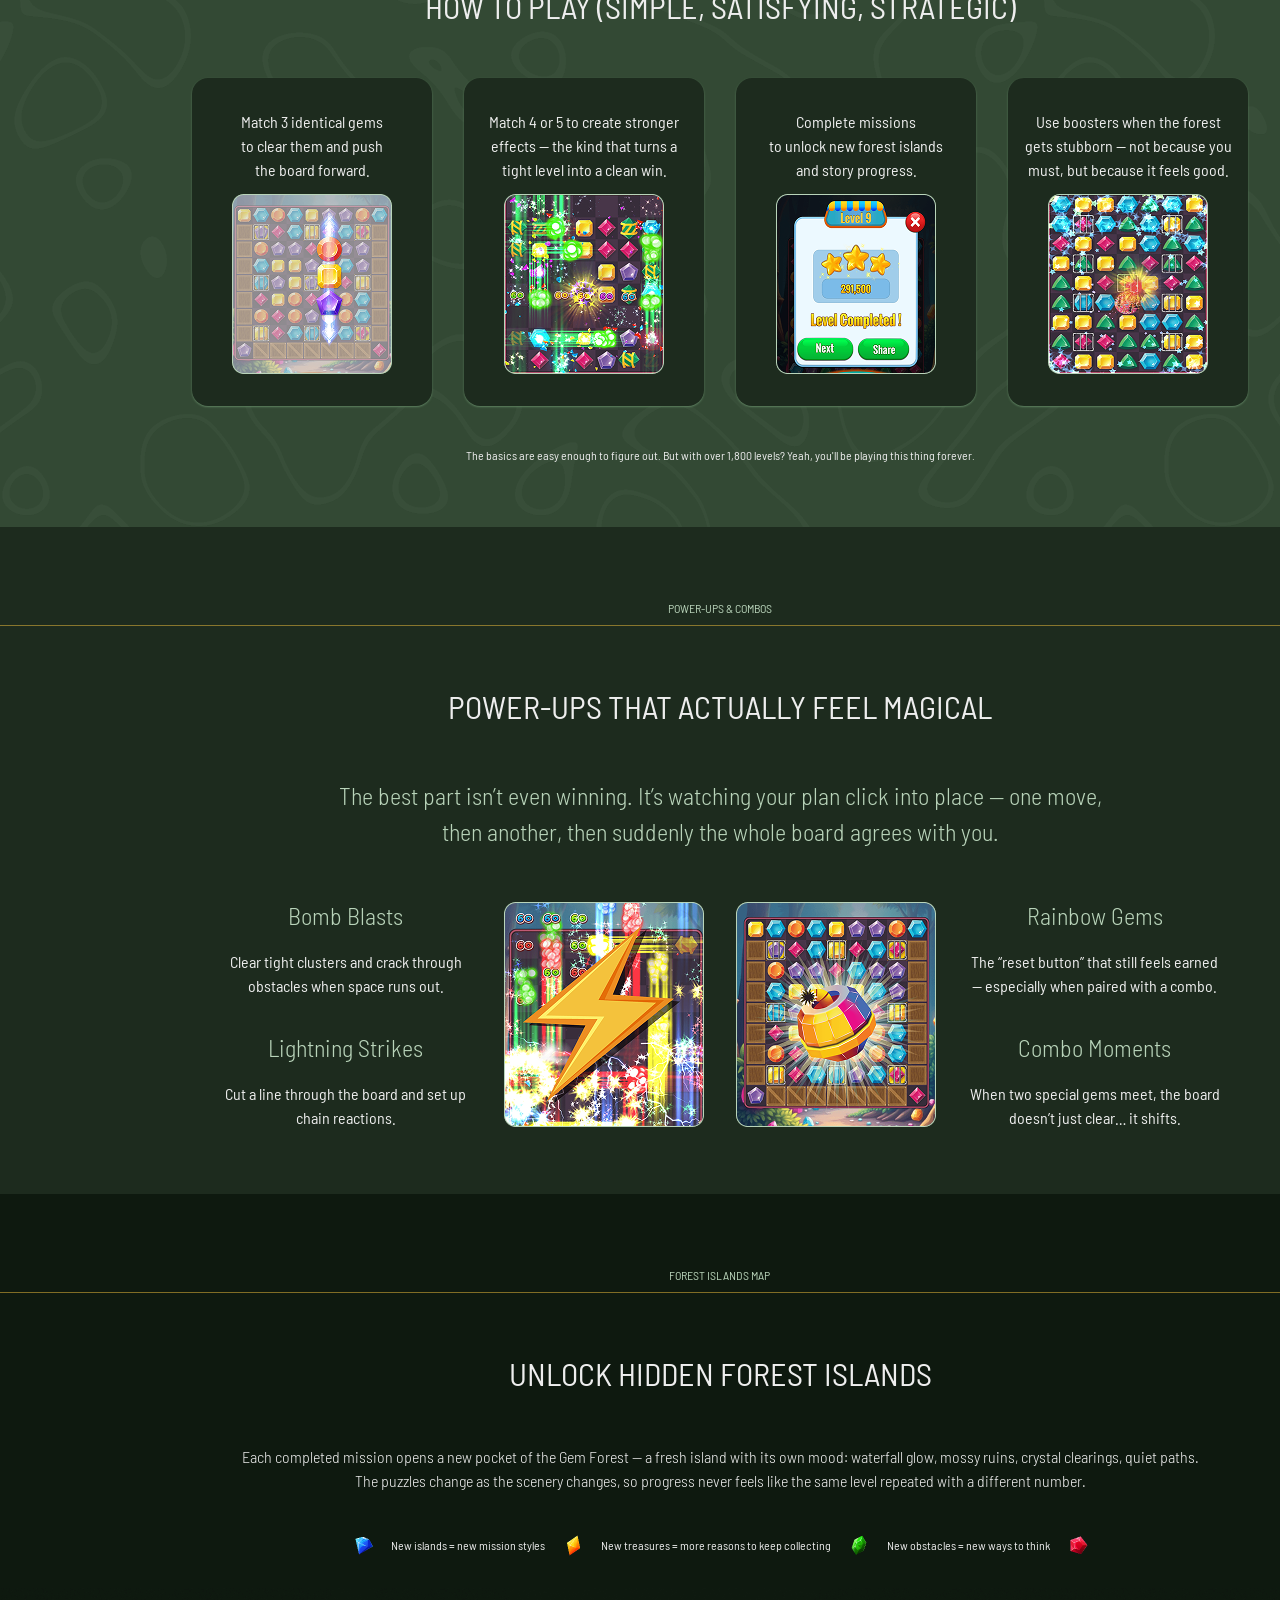
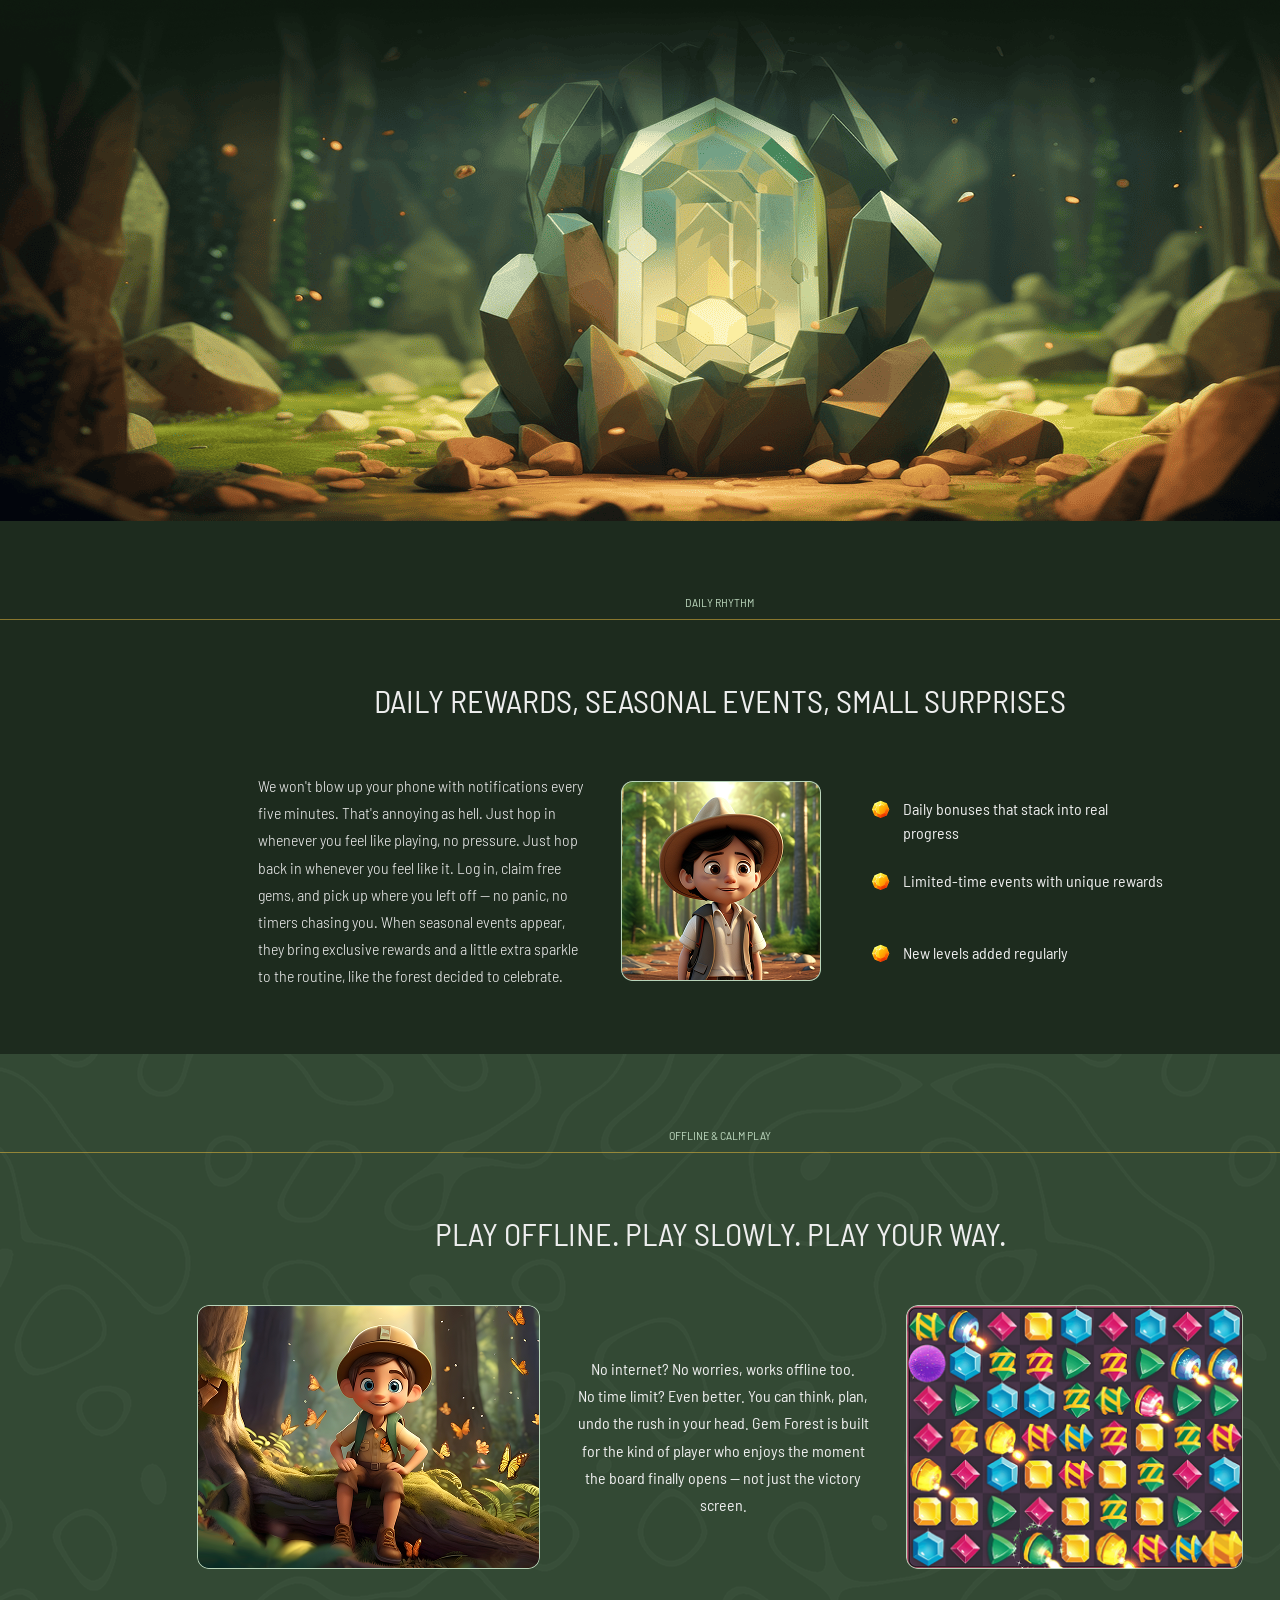
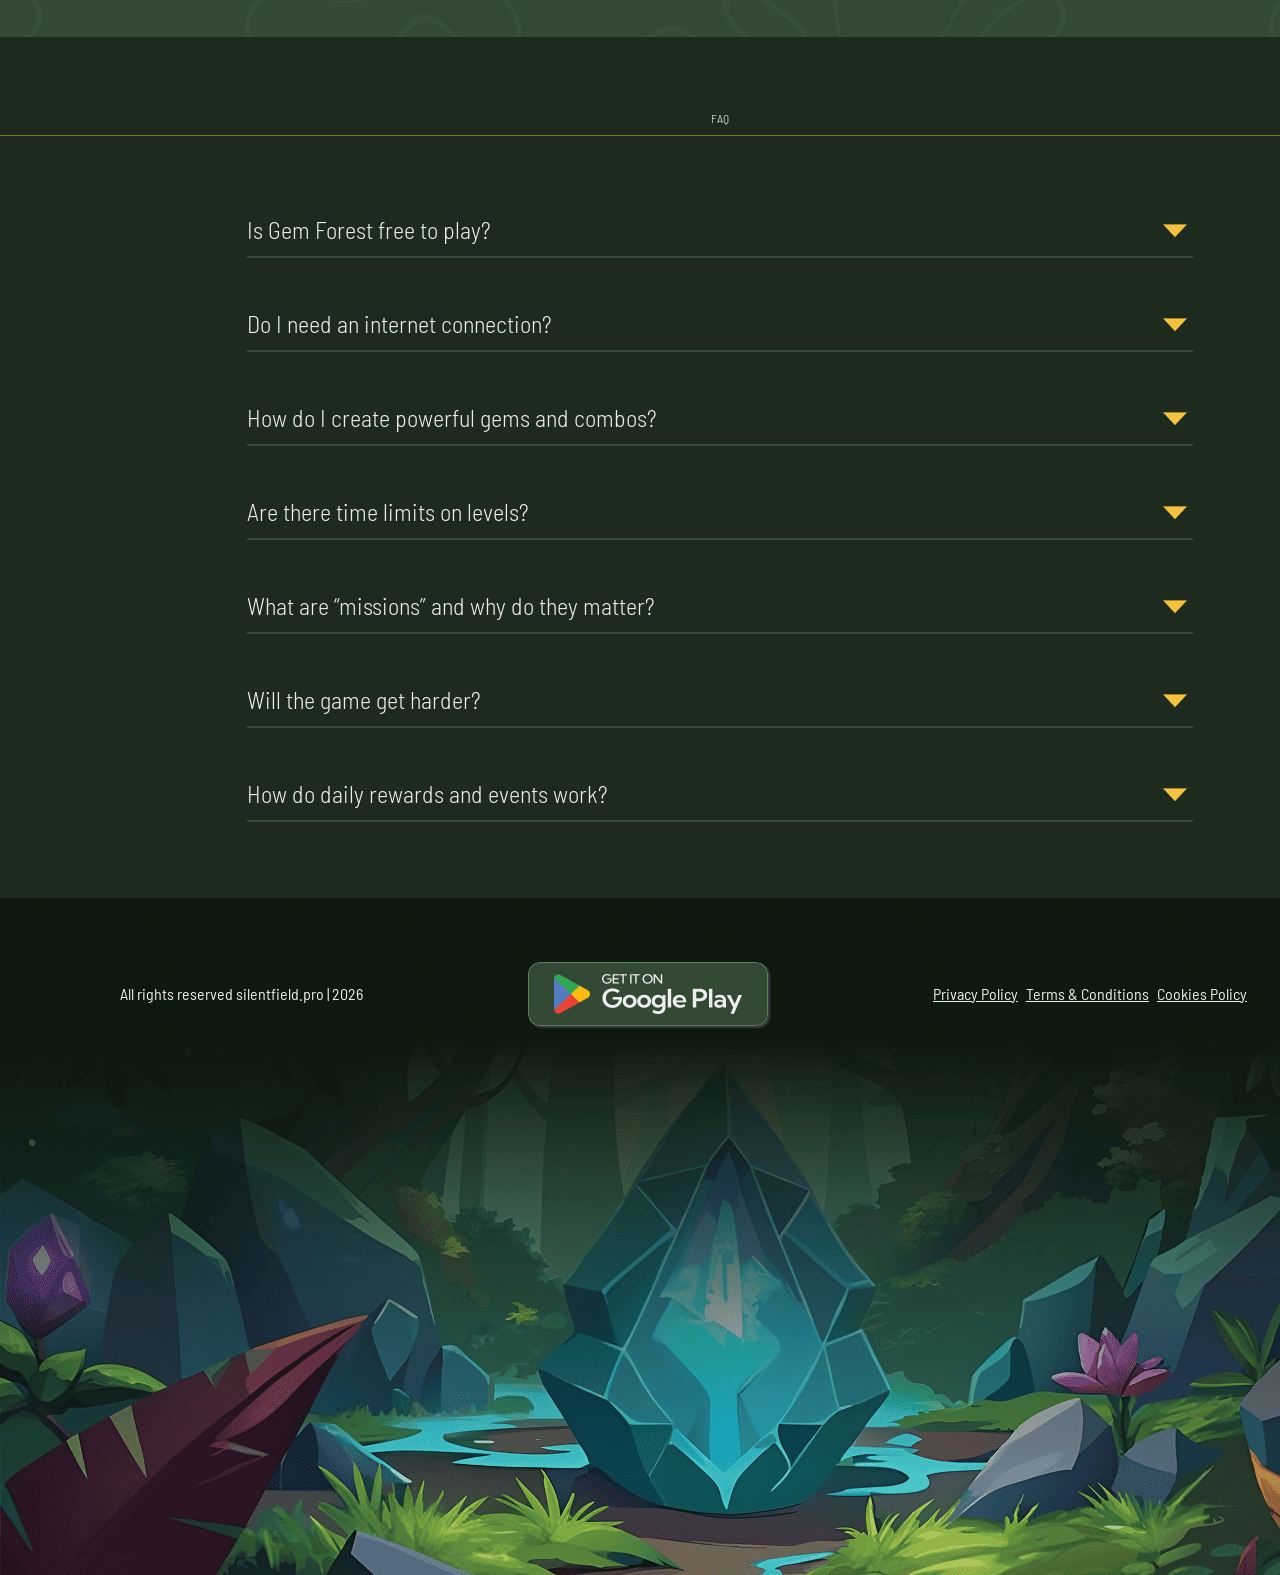
==== commit 290987f6: "3" ====
--- a/index.html
+++ b/index.html
@@ -23,137 +23,145 @@
   </head>
 
   <body>
-    <div id="cookie-popup" class="class-cookie-popup">
-      <div class="class-cookie-popup-container">
-        <p class="class-cookie-popup-text-two">
+    <div id="cookie-popup" class="i-m-cookie-popup">
+      <div class="i-m-cookie-popup-container">
+        <p class="i-m-cookie-popup-text-two">
           We use cookies to improve your experience on our website. By browsing
           this website, you agree to our use of cookies.
         </p>
-        <div class="class-cookie-button-container">
-          <button id="decline-cookies" class="class-cookie-button">
+        <div class="i-m-cookie-button-container">
+          <button id="decline-cookies" class="i-m-cookie-button">
             Decline Cookies
           </button>
-          <button id="accept-cookies" class="class-cookie-button">
+          <button id="accept-cookies" class="i-m-cookie-button">
             Accept cookies
           </button>
         </div>
       </div>
     </div>
-    <header class="class-header">
-      <div class="class-header-background"></div>
-      <nav class="class-navigation">
-        <ul class="class-navigation-list">
-          <li class="class-navigation-item">
-            <a href="/" class="class-navigation-link">
+    <header class="i-m-header">
+      <div class="i-m-header-background"></div>
+      <nav class="i-m-navigation">
+        <ul class="i-m-navigation-list">
+          <li class="i-m-navigation-item">
+            <a href="/" class="i-m-navigation-link">
               <img
-                class="class-title-img class-navigation-img"
+                class="i-m-title-img i-m-navigation-img"
                 alt="logo"
-                src="img"
-                style=""
+                src="img/fav_500.png"
+                style="width: 32px"
               />
             </a>
           </li>
-          <li class="class-navigation-item">
-            <a href="/" class="class-navigation-link">Home</a>
-          </li>
-          <li class="class-navigation-item">
-            <a href="/#about" class="class-navigation-link">About the Game</a>
-          </li>
-          <li class="class-navigation-item">
-            <a href="/#why" class="class-navigation-link">Why Us?</a>
-          </li>
-          <li class="class-navigation-item">
-            <a href="/#uniqueness" class="class-navigation-link"
-              >Our Uniqueness</a
+          <li class="i-m-navigation-item">
+            <a href="/" class="i-m-navigation-link">Home</a>
+          </li>
+          <li class="i-m-navigation-item">
+            <a href="/#about" class="i-m-navigation-link">THE JOURNEY</a>
+          </li>
+          <li class="i-m-navigation-item">
+            <a href="/#why" class="i-m-navigation-link">HOW TO PLAY</a>
+          </li>
+          <li class="i-m-navigation-item">
+            <a href="/#uniqueness" class="i-m-navigation-link"
+              >POWER-UPS & COMBOS</a
             >
           </li>
 
-          <li class="class-navigation-item">
-            <a href="/#how" class="class-navigation-link">How to Play</a>
-          </li>
-          <li class="class-navigation-item">
-            <a href="/#characters" class="class-navigation-link">Characters</a>
-          </li>
-          <li class="class-navigation-item">
-            <a href="/#reviews" class="class-navigation-link">User Reviews</a>
-          </li>
-          <li class="class-navigation-item">
-            <a href="/#faq" class="class-navigation-link">FAQ</a>
-          </li>
-          <li class="class-navigation-item">
-            <a href="/#gallery" class="class-navigation-link">Gallery</a>
-          </li>
-          <li class="class-navigation-item">
-            <a href="/#features" class="class-navigation-link">Features</a>
-          </li>
-          <li class="class-navigation-item">
+          <li class="i-m-navigation-item">
+            <a href="/#how" class="i-m-navigation-link">FOREST ISLANDS MAP</a>
+          </li>
+          <li class="i-m-navigation-item">
+            <a href="/#characters" class="i-m-navigation-link">DAILY RHYTHM </a>
+          </li>
+          <li class="i-m-navigation-item">
+            <a href="/#reviews" class="i-m-navigation-link"
+              >OFFLINE & CALM PLAY</a
+            >
+          </li>
+          <li class="i-m-navigation-item">
+            <a href="/#faq" class="i-m-navigation-link">FAQ</a>
+          </li>
+
+          <li class="i-m-navigation-item i-m-navigation-item-terms">
             <a
               href="/policy.html"
-              class="class-navigation-link class-navigation-item-desk"
+              class="i-m-navigation-link i-m-navigation-item-desk"
             >
               Privacy Policy
             </a>
-          </li>
-          <li class="class-navigation-item">
             <a
               href="/terms.html"
-              class="class-navigation-link class-navigation-item-desk"
+              class="i-m-navigation-link i-m-navigation-item-desk"
             >
-              Terms and Conditions
+              Terms & Conditions
             </a>
-          </li>
-          <li class="class-navigation-item">
             <a
               href="/cookies.html"
-              class="class-navigation-link class-navigation-item-desk"
+              class="i-m-navigation-link i-m-navigation-item-desk"
             >
               Cookies Policy
             </a>
           </li>
         </ul>
 
-        <div class="class-header-button-wrapper">
-          <a href="/" class="class-policy-terms-header-icon-menu">
+        <div class="i-m-header-button-wrapper">
+          <a href="/" class="i-m-policy-terms-header-icon-menu">
             <img
               href="/"
-              class="class-title-img"
+              class="i-m-title-img"
               alt="logo"
-              src="img"
-              style=""
+              src="img/fav_500.png"
+              style="width: 32px"
             />
           </a>
 
-          <button
-            type="button"
-            class="class-header-icon-button"
-            data-menu-button
-          >
-            <img
-              class="class-header-icon class-header-icon-menu"
-              src="img/header/menu.png"
-              style=""
-              alt="menu "
-            />
-            <img
-              class="class-header-icon class-header-icon-close"
-              src="img/header/menu (1).png"
-              alt="close"
-            />
+          <button type="button" class="i-m-header-icon-button" data-menu-button>
+            <svg
+              class="i-m-header-icon i-m-header-icon-menu"
+              width="24"
+              height="24"
+              viewBox="0 0 24 24"
+              fill="none"
+              xmlns="http://www.w3.org/2000/svg"
+            >
+              <path
+                d="M5 6H19M5 18H19M5 12H19"
+                stroke="#EEEEEE"
+                stroke-linecap="round"
+              />
+            </svg>
+
+            <svg
+              class="i-m-header-icon i-m-header-icon-close"
+              width="24"
+              height="24"
+              viewBox="0 0 24 24"
+              fill="none"
+              xmlns="http://www.w3.org/2000/svg"
+            >
+              <path
+                d="M5.25 5.25L12 12M12 12L5.25 18.75M12 12L18.75 18.75M12 12L18.75 5.25"
+                stroke="#EEEEEE"
+                stroke-linecap="round"
+                stroke-linejoin="round"
+              />
+            </svg>
           </button>
         </div>
       </nav>
     </header>
 
     <main>
-      <section class="class-home" id="home">
-        <div class="class-home-container">
-          <div class="class-home-container-top">
-            <h1 class="class-home-title">
+      <section class="i-m-home" id="home">
+        <div class="i-m-home-container">
+          <div class="i-m-home-container-top">
+            <h1 class="i-m-home-title">
               Gem Forest: <br />
               Gem Hunter Match 3
             </h1>
-            <div class="class-home-div">
-              <p class="class-home-text">
+            <div class="i-m-home-div">
+              <p class="i-m-home-text">
                 It's basically a chill match-3 game in this magical forest
                 setting. There's tons of islands and gems to collect. We've all
                 been there - you say 'just one more level' and next thing you
@@ -163,237 +171,472 @@
                 islands, restore balance to the woods, and collect treasures
                 that feel like they’ve been waiting for you.
               </p>
-              <ul class="class-home-list">
-                <li class="class-home-item">
-                  <img class="class-home-img" src="/img/home/1 (1).png" />1,800+
+              <ul class="i-m-home-list">
+                <li class="i-m-home-item">
+                  <img class="i-m-home-img" src="/img/home/1 (1).png" />1,800+
                   handcrafted levels
                 </li>
-                <li class="class-home-item">
-                  <img class="class-home-img" src="/img/home/1 (2).png" />No
-                  time limits — play at your own pace
+                <li class="i-m-home-item">
+                  <img class="i-m-home-img" src="/img/home/1 (2).png" />No time
+                  limits — play at your own pace
                 </li>
-                <li class="class-home-item">
-                  <img
-                    class="class-home-img"
-                    src="/img/home/1 (3).png"
-                  />Offline play supported
+                <li class="i-m-home-item">
+                  <img class="i-m-home-img" src="/img/home/1 (3).png" />Offline
+                  play supported
                 </li>
-                <li class="class-home-item">
-                  <img class="class-home-img" src="/img/home/1 (4).png" />Daily
+                <li class="i-m-home-item">
+                  <img class="i-m-home-img" src="/img/home/1 (4).png" />Daily
                   rewards and seasonal events
                 </li>
               </ul>
             </div>
-            <div class="class-home-div class-home-div-two">
-              <a class="class-home-link" href="#" target="_blank">
+            <div class="i-m-home-div i-m-home-div-two">
+              <a
+                class="i-m-home-link"
+                target="_blank"
+                rel="noopener noreferrer"
+                href="https://play.google.com/store/apps/details?id=com.SpinX.GemQuest&hl=en&gl=us"
+              >
                 <img
-                  class="class-home-image"
+                  class="i-m-home-image"
                   src="./img/1.png"
                   alt="google play"
                 />
               </a>
-              <p class="class-home-text-two">
+              <p class="i-m-home-text-two">
                 Version 13.0 • Android 8.1+ • Released Oct 15, 2025
               </p>
             </div>
           </div>
         </div>
       </section>
-      <section class="class-about" id="about">
-        <div class="class-about-container">
-          <h2 class="class-about-title">About the Game</h2>
-          <p class="class-about-text">
-            <span class="class-about-text-bold"
-              >Merge Food - Chef Decoration</span
-            >
-            combines the
+      <section class="i-m-about" id="about">
+        <div class="i-m-about-container">
+          <h2 class="i-m-about-title">THE JOURNEY</h2>
+          <h3 class="i-m-about-title-two">
+            The Forest Doesn’t Give Up Its Gems Easily
+          </h3>
+          <p class="i-m-about-text">
+            There’s a place in the woods where the air feels a little brighter —
+            like someone hid a lantern inside every leaf. That’s the Gem Forest.
           </p>
+          <div class="i-m-about-text-div">
+            <img class="i-m-about-text-bold" src="/img/journeyPic.png" alt="" />
+            <p class="i-m-about-text-bold">
+              People didn’t come here to conquer it. They came to understand it.
+              To return what was scattered, to calm what was broken, to find the
+              old stones that still remember how the forest used to sing. You’re
+              not a hero in armor. You’re a hunter with patience. A collector
+              with a sharp eye. You're the kind of person who notices when
+              something's off - like why are those trees growing at such a weird
+              angle? Each puzzle you solve gets you deeper into the mystery.
+              Unlocking new islands? It's like finally seeing what was hidden
+              under all that fog. And every rare jewel you collect is proof:
+              you’re learning the forest’s language.
+            </p>
+          </div>
         </div>
       </section>
-      <article class="class-why" id="why">
+      <article class="i-m-why" id="why">
         <span style="display: none"
-          >Generated: 2025-04-12, Hash: class-qk-class-39fd7x</span
+          >Generated: 2026-04-09, Hash: i-m-qk-i-m-39fd7x</span
         >
 
-        <div class="class-why-container">
-          <h2 class="class-about-title">Why Us?</h2>
-          <dl class="class-why-list">
-            <div class="class-why-item">
-              <figure class="class-why-img">
-                <img class="class-why-img" src="img/why" alt="" />
-              </figure>
-              <div>
-                <dt class="class-why-text-bold">Fun and Relaxing:</dt>
-                <dd class="class-why-text">Perfect for unwinding after a</dd>
+        <div class="i-m-why-container">
+          <h2 class="i-m-about-title">HOW TO PLAY</h2>
+          <h3 class="i-m-about-title-two">
+            How to Play (Simple, Satisfying, Strategic)
+          </h3>
+          <dl class="i-m-why-list">
+            <div>
+              <div class="i-m-why-item">
+                <dt class="i-m-why-text-bold">
+                  Match 3 identical gems <br />
+                  to clear them and push <br />
+                  the board forward.
+                </dt>
+                <dd class="i-m-why-text">
+                  <figure class="i-m-why-img">
+                    <img class="i-m-why-img" src="img/why/2 (1).png" />
+                  </figure>
+                </dd>
+              </div>
+            </div>
+            <div>
+              <div class="i-m-why-item">
+                <dt class="i-m-why-text-bold">
+                  Match 4 or 5 to create stronger effects — the kind that turns
+                  a tight level into a clean win.
+                </dt>
+                <dd class="i-m-why-text">
+                  <figure class="i-m-why-img">
+                    <img class="i-m-why-img" src="img/why/2 (2).png" />
+                  </figure>
+                </dd>
+              </div>
+            </div>
+            <div>
+              <div class="i-m-why-item">
+                <dt class="i-m-why-text-bold">
+                  Complete missions <br />
+                  to unlock new forest islands <br />
+                  and story progress.
+                </dt>
+                <dd class="i-m-why-text">
+                  <figure class="i-m-why-img">
+                    <img class="i-m-why-img" src="img/why/2 (3).png" />
+                  </figure>
+                </dd>
+              </div>
+            </div>
+            <div>
+              <div class="i-m-why-item">
+                <dt class="i-m-why-text-bold">
+                  Use boosters when the forest gets stubborn — not because you
+                  must, but because it feels good.
+                </dt>
+                <dd class="i-m-why-text">
+                  <figure class="i-m-why-img">
+                    <img class="i-m-why-img" src="img/why/2 (4).png" />
+                  </figure>
+                </dd>
               </div>
             </div>
           </dl>
+          <dl class="i-m-why-lists">
+            <div>
+              <div class="i-m-why-item">
+                <dt class="i-m-why-text-bold">
+                  Match 3 identical gems <br />
+                  to clear them and push <br />
+                  the board forward.
+                </dt>
+                <dd class="i-m-why-text">
+                  <figure class="i-m-why-img">
+                    <img class="i-m-why-img" src="img/why/2 (1).png" />
+                  </figure>
+                </dd>
+              </div>
+            </div>
+            <div>
+              <div class="i-m-why-item">
+                <dt class="i-m-why-text-bold">
+                  Match 4 or 5 to create stronger effects — the kind that turns
+                  a tight level into a clean win.
+                </dt>
+                <dd class="i-m-why-text">
+                  <figure class="i-m-why-img">
+                    <img class="i-m-why-img" src="img/why/2 (2).png" />
+                  </figure>
+                </dd>
+              </div>
+            </div>
+            <div>
+              <div class="i-m-why-item">
+                <dt class="i-m-why-text-bold">
+                  Complete missions <br />
+                  to unlock new forest islands <br />
+                  and story progress.
+                </dt>
+                <dd class="i-m-why-text">
+                  <figure class="i-m-why-img">
+                    <img class="i-m-why-img" src="img/why/2 (3).png" />
+                  </figure>
+                </dd>
+              </div>
+            </div>
+            <div>
+              <div class="i-m-why-item">
+                <dt class="i-m-why-text-bold">
+                  Use boosters when the forest gets stubborn — not because you
+                  must, but because it feels good.
+                </dt>
+                <dd class="i-m-why-text">
+                  <figure class="i-m-why-img">
+                    <img class="i-m-why-img" src="img/why/2 (4).png" />
+                  </figure>
+                </dd>
+              </div>
+            </div>
+          </dl>
+          <p class="i-m-why-texts">
+            The basics are easy enough to figure out. But with over 1,800
+            levels? Yeah, you'll be playing this thing forever.
+          </p>
         </div>
       </article>
-      <section class="class-uniqueness" id="uniqueness">
-        <div class="class-uniqueness-container">
-          <h2 class="class-about-title">Our Uniqueness</h2>
-          <div class="class-uniqueness-list">
-            <div class="class-uniqueness-item">
-              <img class="class-uniqueness-img" src="" alt="" />
-              <p class="class-uniqueness-text-bold">1. Food Fusion Fun</p>
-              <p class="class-uniqueness-text">
-                Discover unexpected recipes and combinations by merging
-                ingredients.
+      <section class="i-m-uniqueness" id="uniqueness">
+        <div class="i-m-uniqueness-container">
+          <h2 class="i-m-about-title">POWER-UPS & COMBOS</h2>
+          <h3 class="i-m-about-title-two">
+            Power-Ups That Actually Feel Magical
+          </h3>
+          <p class="i-m-about-text i-m-about-text-uni">
+            The best part isn’t even winning. It’s watching your plan click into
+            place — one move, then another, then suddenly the whole board agrees
+            with you.
+          </p>
+          <div class="i-m-uniqueness-list">
+            <div class="i-m-uniqueness-item">
+              <p class="i-m-uniqueness-text-bold">Bomb Blasts</p>
+              <p class="i-m-uniqueness-text">
+                Clear tight clusters and crack through obstacles when space runs
+                out.
               </p>
             </div>
+            <div class="i-m-uniqueness-item">
+              <p class="i-m-uniqueness-text-bold">Lightning Strikes</p>
+              <p class="i-m-uniqueness-text">
+                Cut a line through the board and set up chain reactions.
+              </p>
+            </div>
+            <img class="i-m-uniqueness-img" src="/img/3 (1).png" alt="" />
+            <img class="i-m-uniqueness-img" src="/img/3 (2).png" alt="" />
+            <div class="i-m-uniqueness-item">
+              <p class="i-m-uniqueness-text-bold">Rainbow Gems</p>
+              <p class="i-m-uniqueness-text">
+                The “reset button” that still feels earned — especially when
+                paired with a combo.
+              </p>
+            </div>
+            <div class="i-m-uniqueness-item">
+              <p class="i-m-uniqueness-text-bold">Combo Moments</p>
+              <p class="i-m-uniqueness-text">
+                When two special gems meet, the board doesn’t just clear… it
+                shifts.
+              </p>
+            </div>
           </div>
         </div>
       </section>
 
-      <section class="class-how" id="how">
-        <div class="class-how-container">
-          <h2 class="class-about-title">How to Play</h2>
-
-          <ul class="class-how-list">
-            <li class="class-how-item">
-              <img
-                class="class-how-img"
-                src="/img/how/image (1).png"
-                alt="image"
-              />
-              <p class="class-how-text-bold">Merge Ingredients:</p>
-              <p class="class-how-text">
-                Drag and merge identical food items to discover new recipes.
-              </p>
+      <section class="i-m-how" id="how">
+        <div class="i-m-how-container">
+          <h2 class="i-m-about-title">FOREST ISLANDS MAP </h2>
+          <h3 class="i-m-about-title-two">Unlock Hidden Forest Islands</h3>
+          <p class="i-m-how-text-title">
+            Each completed mission opens a new pocket of the Gem Forest — a
+            fresh island with its own mood: waterfall glow, mossy ruins, crystal
+            clearings, quiet paths. <br />The puzzles change as the scenery
+            changes, so progress never feels like the same level repeated with a
+            different number.
+          </p>
+
+          <div class="i-m-how-list">
+            <img class="i-m-how-img" src="/img/how/4 (1).png" alt="image" />
+
+            <p class="i-m-how-text">New islands = new mission styles</p>
+
+            <img class="i-m-how-img" src="/img/how/4 (2).png" alt="image" />
+
+            <p class="i-m-how-text">
+              New treasures = more reasons to keep collecting
+            </p>
+
+            <img class="i-m-how-img" src="/img/how/4 (3).png" alt="image" />
+
+            <p class="i-m-how-text">New obstacles = new ways to think</p>
+
+            <img class="i-m-how-img" src="/img/how/4 (4).png" alt="image" />
+          </div>
+        </div>
+      </section>
+      <section class="i-m-characters" id="characters">
+        <div class="i-m-characters-container">
+          <h2 class="i-m-about-title">DAILY RHYTHM </h2>
+          <h3 class="i-m-about-title-two i-m-characters-title-two">
+            Daily Rewards, Seasonal Events, Small Surprises
+          </h3>
+          <div class="i-m-characters-list">
+            <p class="i-m-characters-text-bold">
+              We won't blow up your phone with notifications every five minutes.
+              That's annoying as hell. Just hop in whenever you feel like
+              playing, no pressure. Just hop back in whenever you feel like it.
+              Log in, claim free gems, and pick up where you left off — no
+              panic, no timers chasing you. When seasonal events appear, they
+              bring exclusive rewards and a little extra sparkle to the routine,
+              like the forest decided to celebrate.
+            </p>
+            <img class="i-m-characters-image" src="/img/boy1.png" />
+            <div class="i-m-characters-item">
+              <div class="i-m-characters-text">
+                <img
+                  class="i-m-characters-img"
+                  src="/img/gem-orange.png"
+                  alt="gem-orange"
+                />Daily bonuses that stack into real progress
+              </div>
+              <div class="i-m-characters-text">
+                <img
+                  class="i-m-characters-img"
+                  src="/img/gem-orange.png"
+                  alt="gem-orange"
+                />Limited-time events with unique rewards
+              </div>
+              <div class="i-m-characters-text">
+                <img
+                  class="i-m-characters-img"
+                  src="/img/gem-orange.png"
+                  alt="gem-orange"
+                />New levels added regularly
+              </div>
+            </div>
+          </div>
+        </div>
+      </section>
+      <section class="i-m-reviews" id="reviews">
+        <div class="i-m-reviews-container">
+          <h2 class="i-m-about-title">OFFLINE & CALM PLAY</h2>
+          <h3 class="i-m-about-title-two i-m-characters-title-two">
+            Play Offline. Play Slowly. Play Your Way.
+          </h3>
+          <div class="i-m-reviews-list">
+            <img class="i-m-reviews-img" src="/img/5 (1).png" alt="image" />
+            <p class="i-m-reviews-text-bold">
+              No internet? No worries, works offline too. <br />
+              No time limit? Even better. You can think, plan, undo the rush in
+              your head. Gem Forest is built for the kind of player who enjoys
+              the moment the board finally opens — not just the victory screen.
+            </p>
+            <img class="i-m-reviews-img" src="/img/5 (2).png" alt="image" />
+          </div>
+        </div>
+      </section>
+      <section class="i-m-faq" id="faq">
+        <div class="i-m-faq-container">
+          <h2 class="i-m-about-title">FAQ</h2>
+          <ul class="i-m-faq-list">
+            <li class="i-m-faq-item">
+              <div class="i-m-faq-question" onclick="toggleAnswer(this)">
+                <span>Is Gem Forest free to play?</span>
+                <button class="i-m-toggle-button">
+                  <img src="/img/down.png" alt="Toggle" />
+                </button>
+              </div>
+              <div class="i-m-faq-answer">
+                Yes, you can play for free and progress through the islands
+                without paying. The game may offer optional purchases for
+                boosters or convenience, but they’re not required to enjoy the
+                core adventure. If you like to take it slow and play smart,
+                you’ll still go far.
+              </div>
+            </li>
+            <li class="i-m-faq-item">
+              <div class="i-m-faq-question" onclick="toggleAnswer(this)">
+                <span>Do I need an internet connection?</span>
+                <button class="i-m-toggle-button">
+                  <img src="/img/down.png" alt="Toggle" />
+                </button>
+              </div>
+              <div class="i-m-faq-answer">
+                Not always. Gem Forest supports offline play, so you can enjoy
+                levels anywhere — commute, flight mode, quiet evenings. Some
+                event features or updates may require a connection, but the main
+                puzzle journey is designed to stay playable without Wi-Fi.
+              </div>
+            </li>
+            <li class="i-m-faq-item">
+              <div class="i-m-faq-question" onclick="toggleAnswer(this)">
+                <span>How do I create powerful gems and combos?</span>
+                <button class="i-m-toggle-button">
+                  <img src="/img/down.png" alt="Toggle" />
+                </button>
+              </div>
+              <div class="i-m-faq-answer">
+                Match 4 or 5 gems to form special pieces that clear more space.
+                The real magic happens when you combine special gems together —
+                that’s where chain reactions and big clears come from. If a
+                level feels tight, try planning one move ahead to set up a combo
+                instead of clearing immediately.
+              </div>
+            </li>
+            <li class="i-m-faq-item">
+              <div class="i-m-faq-question" onclick="toggleAnswer(this)">
+                <span>Are there time limits on levels?</span>
+                <button class="i-m-toggle-button">
+                  <img src="/img/down.png" alt="Toggle" />
+                </button>
+              </div>
+              <div class="i-m-faq-answer">
+                No. We made this game for people who want to chill out, so
+                there's no rush - take your time. That means you can experiment,
+                learn patterns, and enjoy the puzzle without pressure. It’s
+                strategy-first, not speed-first.
+              </div>
+            </li>
+            <li class="i-m-faq-item">
+              <div class="i-m-faq-question" onclick="toggleAnswer(this)">
+                <span>What are “missions” and why do they matter?</span>
+                <button class="i-m-toggle-button">
+                  <img src="/img/down.png" alt="Toggle" />
+                </button>
+              </div>
+              <div class="i-m-faq-answer">
+                Missions are the goals that guide your progress through the
+                forest. Completing them unlocks new islands and keeps the
+                adventure moving forward. They also help the levels feel varied,
+                so you’re not just clearing gems — you’re advancing a journey.
+              </div>
+            </li>
+            <li class="i-m-faq-item">
+              <div class="i-m-faq-question" onclick="toggleAnswer(this)">
+                <span>Will the game get harder?</span>
+                <button class="i-m-toggle-button">
+                  <img src="/img/down.png" alt="Toggle" />
+                </button>
+              </div>
+              <div class="i-m-faq-answer">
+                Yes, gradually — and that’s part of the satisfaction. Early
+                levels teach the rhythm, then the forest starts asking for
+                cleaner planning and smarter booster use. Sure, it gets harder,
+                but in a good way. You can actually tell you're getting better
+                at it instead of just hitting a wall.
+              </div>
+            </li>
+            <li class="i-m-faq-item">
+              <div class="i-m-faq-question" onclick="toggleAnswer(this)">
+                <span>How do daily rewards and events work?</span>
+                <button class="i-m-toggle-button">
+                  <img src="/img/down.png" alt="Toggle" />
+                </button>
+              </div>
+              <div class="i-m-faq-answer">
+                Daily rewards give you small boosts for simply returning — gems,
+                bonuses, and helpful items. Events appear as limited-time
+                challenges with special rewards, giving you something fresh
+                without forcing you to abandon your main path. You can
+                participate when it feels fun, and ignore it when you just want
+                calm levels.
+              </div>
             </li>
           </ul>
         </div>
       </section>
-      <section class="class-characters" id="characters">
-        <div class="class-characters-container">
-          <h2 class="class-about-title">Characters</h2>
-          <ul class="class-characters-list">
-            <li class="class-characters-item">
-              <img class="class-characters-img" src="" alt="" />
-              <p class="class-characters-text-bold">Chef Bella:</p>
-              <p class="class-characters-text">
-                A cheerful pastry chef who inspires creativity in the kitchen
-                with her love for desserts.
-              </p>
-            </li>
-          </ul>
-        </div>
-      </section>
-      <section class="class-reviews" id="reviews">
-        <div class="class-reviews-container">
-          <h2 class="class-about-title">Reviews</h2>
-          <ul class="class-reviews-list">
-            <li class="class-reviews-item">
-              <div class="class-reviews-item-top">
-                <img
-                  class="class-reviews-img"
-                  src="/img/reviews/image 12.png"
-                  alt="image"
-                />
-                <p class="class-reviews-text-bold">GourmetGamer:</p>
-              </div>
-              <p class="class-reviews-text">
-                "This game is so addictive! I love discovering new recipes and
-                decorating my kitchen."
-              </p>
-            </li>
-          </ul>
-        </div>
-      </section>
-      <section class="class-faq" id="faq">
-        <div class="class-faq-container">
-          <h2 class="class-about-title">FAQ</h2>
-          <ul class="class-faq-list">
-            <li class="class-faq-item">
-              <div class="class-faq-question" onclick="toggleAnswer(this)">
-                <span>Is "Merge Food - Chef Decoration" free to play?</span>
-                <button class="class-toggle-button">
-                  <img src="/img/faq/icon.png" alt="Toggle" />
-                </button>
-              </div>
-              <div class="class-faq-answer">
-                Yes, the game is free to play with optional in-app purchases for
-                special items.
-              </div>
-            </li>
-          </ul>
-        </div>
-      </section>
-
-      <section class="class-gallery" id="gallery">
-        <div class="class-gallery-container">
-          <h2 class="class-about-title">Gallery</h2>
-
-          <ul class="class-gallery-list">
-            <li class="class-gallery-item">
-              <img
-                class="class-gallery-image"
-                src="./img/gallery/3.png"
-                alt="gallery image"
-              />
-            </li>
-          </ul>
-          <div class="class-gallery-button-container">
-            <button class="class-gallery-button class-gallery-list-left">
-              <img
-                class="class-gallery-button-icon"
-                src="img"
-                alt="left button"
-              />
-            </button>
-            <button class="class-gallery-button class-gallery-list-right">
-              <img
-                class="class-gallery-button-icon"
-                src="img"
-                alt="right button"
-              />
-            </button>
-          </div>
-        </div>
-      </section>
-      <section class="class-features" id="features">
-        <div class="class-features-container">
-          <h2 class="class-about-title">Features</h2>
-
-          <ul class="class-features-list">
-            <li class="class-features-item">
-              <p class="class-features-text-bold">Daily Quests</p>
-              <img
-                class="class-features-img"
-                src="/img/features/image (2).png"
-                alt="image"
-              />
-              <p class="class-features-text">
-                Complete tasks for extra rewards.
-              </p>
-            </li>
-          </ul>
-        </div>
-      </section>
     </main>
-    <footer class="class-footer" style="margin: auto; background: #0e190f">
-      <div class="class-footer-container">
-        <p class="class-footer-copyright-two class-footer-copyright">
+    <footer class="i-m-footer" style="margin: auto; background: #0e190f">
+      <div class="i-m-footer-container">
+        <p class="i-m-footer-copyright-two i-m-footer-copyright">
           All rights reserved silentfield.pro | 2026
         </p>
-        <a href="#">
-          <img class="class-footer-img" src="/img/1.png" alt="button" />
+        <a
+          target="_blank"
+          rel="noopener noreferrer"
+          href="https://play.google.com/store/apps/details?id=com.SpinX.GemQuest&hl=en&gl=us"
+        >
+          <img class="i-m-footer-img" src="/img/1.png" alt="button" />
         </a>
-        <div class="class-footer-wrapper">
-          <a class="class-footer-text" href="/policy.html">Privacy Policy</a>
-          <a class="class-footer-text" href="/terms.html"
-            >Terms & Conditions
-          </a>
-          <a class="class-footer-text" href="/cookies.html">Cookies Policy</a>
-        </div>
-        <p class="class-footer-copyright-one class-footer-copyright">
+        <div class="i-m-footer-wrapper">
+          <a class="i-m-footer-text" href="/policy.html">Privacy Policy</a>
+          <a class="i-m-footer-text" href="/terms.html">Terms & Conditions </a>
+          <a class="i-m-footer-text" href="/cookies.html">Cookies Policy</a>
+        </div>
+        <p class="i-m-footer-copyright-one i-m-footer-copyright">
           All rights reserved silentfield.pro | 2026
         </p>
       </div>
     </footer>
     <script src="js/mobile-menu.js"></script>
-    <script src="js/jquery-loc-class-0.js"></script>
+    <script src="js/jquery-loc-i-m-0.js"></script>
     <script type="text/javascript" src="slick/slick.min.js"></script>
     <script src="js/slick.js"></script>
   </body>
--- a/css/main.css
+++ b/css/main.css
@@ -59,17 +59,17 @@
   scale: 120%;
 }
 
-.class-header.is-open .class-header-background {
+.i-m-header.is-open .i-m-header-background {
   left: 0;
 }
-.class-header-button-wrapper {
+.i-m-header-button-wrapper {
   margin-left: auto;
 }
-.class-header-icon {
+.i-m-header-icon {
   display: none;
 }
 
-.class-header-icon-button {
+.i-m-header-icon-button {
   display: -webkit-box;
   display: -ms-flexbox;
   display: flex;
@@ -77,33 +77,33 @@
   border: none;
   border-radius: 50%;
 }
-.class-navigation-list.is-open {
+.i-m-navigation-list.is-open {
   right: 0;
 }
-.class-header-icon-menu {
+.i-m-header-icon-menu {
   display: block;
 }
 
-.class-header-icon-button.is-open .class-header-icon-menu {
+.i-m-header-icon-button.is-open .i-m-header-icon-menu {
   display: none;
 }
 
-.class-header-icon-button.is-open .class-header-icon-close {
+.i-m-header-icon-button.is-open .i-m-header-icon-close {
   display: block;
 }
 
-.class-header {
+.i-m-header {
   position: fixed;
   width: 100%;
   z-index: 5;
   transition: background-color 0.3s ease;
   background: transparent;
   display: flex;
-  height: 64px;
-  background: #297d17;
-}
-
-.class-header-background {
+  height: 56px;
+  background: #0e190f;
+}
+
+.i-m-header-background {
   position: absolute;
   top: 0;
   right: 0;
@@ -111,31 +111,31 @@
   left: 100%;
   z-index: -1;
   transition: left 0.3s ease;
-  background: #297d17;
-}
-.class-header.is-open .class-header-background {
+  background: #0e190f;
+}
+.i-m-header.is-open .i-m-header-background {
   left: 0;
 }
-.class-header-button-wrapper {
+.i-m-header-button-wrapper {
   margin-right: auto;
   display: flex;
   align-items: center;
   justify-content: space-between;
 }
 
-.class-header-icon-menu {
+.i-m-header-icon-menu {
   display: block;
 }
 
-.class-header-icon-button.is-open .class-header-icon-menu {
+.i-m-header-icon-button.is-open .i-m-header-icon-menu {
   display: none;
 }
 
-.class-header-icon-button.is-open .class-header-icon-close {
+.i-m-header-icon-button.is-open .i-m-header-icon-close {
   display: block;
 }
 
-.class-navigation {
+.i-m-navigation {
   display: -ms-flexbox;
   -webkit-box-orient: vertical;
   -webkit-box-direction: normal;
@@ -147,11 +147,11 @@
   -webkit-box-flex: 1;
   -ms-flex: 1;
   flex: 1;
-  padding: 10px 12px;
+  padding: 12px 24px;
   position: relative;
 }
 
-.class-navigation-list {
+.i-m-navigation-list {
   display: flex;
   flex-direction: column;
   align-items: center;
@@ -159,48 +159,69 @@
   top: 100%;
   right: -100%;
   width: 100%;
-  height: 557px;
+  height: auto;
   transition: 0.3s;
   z-index: 999;
-  padding: 0px 32px;
-  border-radius: 0px 0px 20px 20px;
-  gap: 28px;
-  background: #ffc16b;
-}
-
-.class-navigation-list.is-open {
+  padding: 16px;
+  border-radius: 0px 0px 12px 12px;
+  gap: 12px;
+  background: linear-gradient(180deg, #0e190f 0%, #1d2b1e 100%);
+}
+
+.i-m-navigation-list.is-open {
   right: 0;
 }
 
-.class-navigation-link {
+.i-m-navigation-link {
   transition: all 0.3s ease-in-out;
   text-decoration: none;
-  color: #482600;
-}
-
-.class-navigation-link:hover,
-.class-navigatioт-link:focus {
-  color: #297d17;
-}
-
-.class-header.is-open {
+  color: #ffffff;
+  font-family: Barlow Semi Condensed;
+  font-weight: 300;
+  font-style: Light;
+  font-size: 14px;
+  leading-trim: NONE;
+  line-height: 100%;
+  letter-spacing: 0%;
+  padding: 8px;
+  border-bottom: 1px solid transparent;
+  display: block;
+  width: 343px;
+  text-align: center;
+}
+
+.i-m-navigation-link:hover,
+.i-m-navigatioт-link:focus {
+  color: #eeeeee;
+  border-bottom: 1px solid #f4c23c;
+}
+.i-m-navigation-item-terms {
+  display: flex;
+  gap: 43px;
+  margin-top: 30px;
+}
+.i-m-navigation-item-desk {
+  width: auto;
+  text-decoration: underline;
+}
+.i-m-header.is-open {
   background-color: transparent;
 }
 
-.class-navigation-img {
+.i-m-navigation-img {
   display: none;
 }
-.class-header-terms {
+.i-m-header-terms {
   height: 56px;
   background-color: transparent;
 }
 
-.class-header-terms-img {
+.i-m-header-terms-img {
   display: flex;
   flex-direction: row;
   align-items: center;
   gap: 12px;
-  padding-top: 32px;
+  padding-top: 0px;
   padding-left: 16px;
   font-family: Barlow Semi Condensed;
   font-weight: 400;
@@ -213,30 +234,32 @@
   text-decoration: none;
   color: #0e190f;
 }
-@media screen and (min-width: 1200px) {
-  .class-navigation-img {
+@media screen and (min-width: 1204px) {
+  .i-m-navigation-img {
     display: block;
-  }
-  .class-policy-terms-header-icon-menu {
+    margin-right: 312px;
+  }
+  .i-m-policy-terms-header-icon-menu {
     display: none;
   }
-  .class-header-button-wrapper {
+  .i-m-header-button-wrapper {
     display: none;
   }
-  .class-header {
+  .i-m-header {
     width: 100%;
-    height: 70px;
+    height: 64px;
     padding: 0;
     display: flex;
     align-items: center;
     justify-content: center;
     z-index: 1000;
-  }
-
-  .class-header-icon-button {
+    background: #0e190f66;
+  }
+
+  .i-m-header-icon-button {
     display: none;
   }
-  .class-navigation {
+  .i-m-navigation {
     display: flex;
     flex-direction: row;
     flex: 1;
@@ -246,7 +269,7 @@
     margin: auto;
   }
 
-  .class-navigation-list {
+  .i-m-navigation-list {
     background-color: transparent;
     flex-direction: row;
     display: flex;
@@ -255,44 +278,50 @@
     margin: auto;
     padding-block: 0;
     flex: 1;
-    gap: 13px;
+    gap: 24px;
     height: 0px;
     display: flex;
     justify-content: center;
     align-items: center;
     justify-content: center;
     padding: 0;
-  }
-
-  .class-navigation-link {
-  }
-
-  .class-navigation-link:hover,
-  .class-navigation-link:focus {
-  }
-
-  .class-navigation-item-desk {
+    background: transparent;
+  }
+
+  .i-m-navigation-link {
+    width: fit-content;
+    font-family: Barlow Semi Condensed;
+    font-weight: 400;
+    font-style: Regular;
+    font-size: 12px;
+    leading-trim: NONE;
+    line-height: 100%;
+    letter-spacing: 0%;
+    padding: 8px;
+  }
+
+  .i-m-navigation-item-desk {
     display: none;
   }
-  .class-header-terms {
+  .i-m-header-terms {
     height: 80px;
     background-color: transparent;
   }
 
-  .class-header-terms-img {
+  .i-m-header-terms-img {
     display: flex;
     flex-direction: row;
     align-items: center;
     gap: 12px;
-    padding-top: 56px;
+    padding-top: 0px;
     padding-left: 136px;
   }
 }
 
-.class-home {
+.i-m-home {
   background: #0e190f;
 }
-.class-home-container {
+.i-m-home-container {
   width: 375px;
   height: 812px;
   background-repeat: no-repeat;
@@ -304,13 +333,13 @@
   margin: auto;
 }
 
-.class-home-div {
+.i-m-home-div {
   display: flex;
   flex-direction: column;
   gap: 24px;
 }
 
-.class-home-title {
+.i-m-home-title {
   font-family: Barlow Semi Condensed;
   font-weight: 500;
   font-style: Medium;
@@ -324,7 +353,7 @@
   text-shadow: 1px 2px 0px #5e8160;
 }
 
-.class-home-text {
+.i-m-home-text {
   font-family: Barlow Semi Condensed;
   font-weight: 300;
   font-style: Light;
@@ -335,12 +364,12 @@
   text-align: center;
   padding: 32px 4px 0;
 }
-.class-home-list {
+.i-m-home-list {
   justify-content: center;
   display: flex;
   gap: 7px;
 }
-.class-home-item {
+.i-m-home-item {
   width: 80px;
   display: flex;
   flex-direction: column;
@@ -356,13 +385,13 @@
   text-align: center;
   text-transform: lowercase;
 }
-.class-home-img {
+.i-m-home-img {
   width: 24px;
 }
-.class-home-div-two {
+.i-m-home-div-two {
   gap: 16px;
 }
-.class-home-image {
+.i-m-home-image {
   box-shadow: 2px 2px 2px 0px #999cae4d;
   width: 240px;
   margin: auto;
@@ -372,11 +401,11 @@
   transition: all 0.3s ease-in-out;
 }
 
-.class-home-image:hover {
+.i-m-home-image:hover {
   transform: scale(1.1);
   box-shadow: 0px 0px 14px 4px #1d2b1e inset;
 }
-.class-home-text-two {
+.i-m-home-text-two {
   font-family: Barlow Semi Condensed;
   font-weight: 400;
   font-style: Regular;
@@ -386,8 +415,8 @@
   letter-spacing: 0%;
   text-align: center;
 }
-@media screen and (min-width: 1200px) {
-  .class-home-container {
+@media screen and (min-width: 1204px) {
+  .i-m-home-container {
     width: 1440px;
     height: 808px;
     background-repeat: no-repeat;
@@ -399,7 +428,7 @@
     margin: auto;
   }
 
-  .class-home-div {
+  .i-m-home-div {
     display: flex;
     flex-direction: row;
     gap: 32px;
@@ -407,7 +436,7 @@
     margin-top: 48px;
   }
 
-  .class-home-title {
+  .i-m-home-title {
     font-family: Barlow Semi Condensed;
     font-weight: 500;
     font-style: Medium;
@@ -419,7 +448,7 @@
     text-align: left;
   }
 
-  .class-home-text {
+  .i-m-home-text {
     font-family: Barlow Semi Condensed;
     font-weight: 300;
     font-style: Light;
@@ -432,13 +461,13 @@
 
     padding: 0;
   }
-  .class-home-list {
+  .i-m-home-list {
     justify-content: start;
     display: flex;
     flex-direction: column;
     gap: 16px;
   }
-  .class-home-item {
+  .i-m-home-item {
     width: 212px;
 
     display: flex;
@@ -455,13 +484,13 @@
     text-transform: lowercase;
   }
 
-  .class-home-div-two {
+  .i-m-home-div-two {
     gap: 148px;
     align-items: end;
     height: 64px;
   }
 
-  .class-home-text-two {
+  .i-m-home-text-two {
     font-family: Barlow Semi Condensed;
     font-weight: 400;
     font-style: Regular;
@@ -471,307 +500,641 @@
     letter-spacing: 0%;
   }
 }
-.class-about {
-  margin: auto;
+.i-m-about {
+  background: #1d2b1e;
+}
+.i-m-about-container {
   width: 375px;
-  height: px;
+  padding: 64px 0px 56px;
+  margin: auto;
+}
+.i-m-about-title {
+  color: #b9d4ba;
+  font-family: Barlow Semi Condensed;
+  font-weight: 400;
+  font-style: Regular;
+  font-size: 14px;
+  leading-trim: NONE;
+  line-height: 150%;
+  letter-spacing: 0%;
+  text-align: center;
+  border-bottom: 1px solid #f4c23c80;
+  width: 375px;
+  padding: 8px 0;
+}
+.i-m-about-title-two {
+  font-family: Barlow Semi Condensed;
+  font-weight: 400;
+  font-style: Regular;
+  font-size: 28px;
+  leading-trim: NONE;
+  line-height: 130%;
+  letter-spacing: 0%;
+  text-align: center;
+  text-transform: uppercase;
+  padding: 56px 46px 40px;
+}
+.i-m-about-text {
+  color: #b9d4ba;
+  font-family: Barlow Semi Condensed;
+  font-weight: 300;
+  font-style: Light;
+  font-size: 20px;
+  leading-trim: NONE;
+  line-height: 150%;
+  letter-spacing: 0%;
+  text-align: center;
+  padding: 0 41px;
+}
+.i-m-about-text-div {
+  display: flex;
+  flex-direction: column;
+  gap: 24px;
+  padding: 32px 16px 0;
+  font-family: Barlow Semi Condensed;
+  font-weight: 300;
+  font-style: Light;
+  font-size: 14px;
+  leading-trim: NONE;
+  line-height: 150%;
+  letter-spacing: 0%;
+  text-align: center;
+}
+
+@media screen and (min-width: 1204px) {
+  .i-m-about-container {
+    width: 1440px;
+    padding: 64px 0px;
+  }
+  .i-m-about-title {
+    font-family: Barlow Semi Condensed;
+    font-weight: 400;
+    font-style: Regular;
+    font-size: 12px;
+    leading-trim: NONE;
+    line-height: 150%;
+    letter-spacing: 0%;
+
+    width: 1440px;
+  }
+  .i-m-about-title-two {
+    font-family: Barlow Semi Condensed;
+    font-weight: 400;
+    font-style: Regular;
+    font-size: 32px;
+    leading-trim: NONE;
+    line-height: 150%;
+    letter-spacing: 0%;
+    text-transform: uppercase;
+
+    padding: 56px 0px 48px;
+  }
+  .i-m-about-text {
+    font-family: Barlow Semi Condensed;
+    font-weight: 300;
+    font-style: Light;
+    font-size: 24px;
+    leading-trim: NONE;
+    line-height: 150%;
+    letter-spacing: 0%;
+    text-align: center;
+
+    padding: 0 352px;
+  }
+  .i-m-about-text-div {
+    display: flex;
+    flex-direction: row;
+    align-items: center;
+    gap: 32px;
+    padding: 40px 233px 0;
+    font-family: Barlow Semi Condensed;
+    font-weight: 300;
+    font-style: Light;
+    font-size: 16px;
+    leading-trim: NONE;
+    line-height: 150%;
+    letter-spacing: 0%;
+
+    text-align: left;
+  }
+}
+.i-m-why {
+  margin: auto;
+  background: #334934;
+}
+
+.i-m-why-container {
+  width: 375px;
+  height: 715px;
   background-repeat: no-repeat;
   background-size: cover;
   background-position: center;
-  background-image: url("/img");
-}
-.class-about-container {
+  background-image: url("/img/why/3.\ HOW\ TO\ PLAY\ mob.png");
+  margin: auto;
+  padding: 64px 0;
+}
+.i-m-why-list {
+  padding: 0px 20px 32px;
+}
+.i-m-why-lists {
+  display: none;
+}
+.i-m-why-item {
+  margin: 0 8px;
+  display: flex;
+  flex-direction: column;
+  align-items: center;
+  box-shadow: 0px 1px 2px 0px #5e8160;
+  background: #1d2b1e;
+  width: 240px;
+  height: 328px;
+  gap: 12px;
+  border-radius: 16px;
+  padding-top: 32px;
+  padding-right: 16px;
+  padding-bottom: 32px;
+  padding-left: 16px;
+  font-family: Barlow Semi Condensed;
+  font-weight: 400;
+  font-style: Regular;
+  font-size: 16px;
+  leading-trim: NONE;
+  line-height: 150%;
+  letter-spacing: 0%;
+  text-align: center;
+}
+.i-m-why-texts {
+  font-family: Barlow Semi Condensed;
+  font-weight: 400;
+  font-style: Regular;
+  font-size: 10px;
+  leading-trim: NONE;
+  line-height: 150%;
+  letter-spacing: 8%;
+  text-align: center;
+  padding: 0 52px;
+}
+
+@media screen and (min-width: 1204px) {
+  .i-m-why-container {
+    width: 1440px;
+    height: 700px;
+
+    background-image: url("/img/why/3.\ HOW\ TO\ PLAY.png");
+    margin: auto;
+    padding: 64px 0;
+  }
+  .i-m-why-list {
+    display: none;
+  }
+  .i-m-why-lists {
+    display: flex;
+    gap: 32px;
+    justify-content: center;
+  }
+  .i-m-why-item {
+    margin: 0;
+    padding: 32px 16px;
+    width: 240;
+    height: 328;
+    padding-top: 32px;
+    padding-right: 16px;
+    padding-bottom: 32px;
+    padding-left: 16px;
+    gap: 12px;
+    angle: 0 deg;
+    opacity: 1;
+    border-radius: 16px;
+  }
+  .i-m-why-texts {
+    font-family: Barlow Semi Condensed;
+    font-weight: 400;
+    font-style: Regular;
+    font-size: 12px;
+    leading-trim: NONE;
+    line-height: 150%;
+    letter-spacing: 8%;
+
+    padding: 40px 0 0px;
+  }
+}
+
+.i-m-uniqueness {
+  margin: auto;
+}
+.i-m-uniqueness-container {
+  padding: 64px 0px 54px;
   width: 375px;
-  padding: 64px 16px 0px;
-  margin: auto;
-}
-.class-about-title {
-  -webkit-text-stroke: 1px#FFFFFF99;
-  color: #297d17;
-}
-.class-about-text {
-}
-
-.class-about-text-bold {
-}
-
-@media screen and (min-width: 1200px) {
-  .class-about {
+  margin: auto;
+}
+.i-m-about-text-uni {
+  padding-left: 26px;
+  padding-right: 26px;
+}
+.i-m-uniqueness-list {
+  padding: 40px 16px 0;
+  display: flex;
+  flex-direction: row;
+  justify-content: space-between;
+  flex-wrap: wrap;
+  gap: 17px;
+}
+.i-m-uniqueness-item {
+  width: 155.5px;
+  height: 109px;
+}
+.i-m-uniqueness-img {
+  width: 163px;
+  height: 182px;
+}
+.i-m-uniqueness-text-bold {
+  font-family: Barlow Semi Condensed;
+  font-weight: 300;
+  font-style: Light;
+  font-size: 20px;
+  leading-trim: NONE;
+  line-height: 150%;
+  letter-spacing: 0%;
+  text-align: center;
+  color: #b9d4ba;
+}
+.i-m-uniqueness-text {
+  font-family: Barlow Semi Condensed;
+  font-weight: 400;
+  font-style: Regular;
+  font-size: 14px;
+  leading-trim: NONE;
+  line-height: 150%;
+  letter-spacing: 0%;
+  text-align: center;
+  padding-top: 16px;
+}
+
+@media screen and (min-width: 1204px) {
+  .i-m-uniqueness-container {
     width: 1440px;
-    height: px;
-    background-image: url("/img");
-  }
-  .class-about-container {
-    width: 1440px;
-    padding:;
-  }
-}
-.class-why {
+    padding: 64px 0px;
+  }
+  .i-m-about-text-uni {
+    padding-left: 329px;
+    padding-right: 329px;
+  }
+  .i-m-uniqueness-list {
+    padding: 48px 219px 0;
+    display: flex;
+    flex-direction: column;
+    justify-content: center;
+    flex-wrap: wrap;
+    gap: 32px;
+    height: 280px;
+  }
+  .i-m-uniqueness-item {
+    width: 253px;
+    height: 100px;
+  }
+  .i-m-uniqueness-img {
+    width: 200px;
+    height: 225px;
+  }
+  .i-m-uniqueness-text-bold {
+    font-family: Barlow Semi Condensed;
+    font-weight: 300;
+    font-style: Light;
+    font-size: 24px;
+    leading-trim: NONE;
+    line-height: 150%;
+    letter-spacing: 0%;
+    text-align: center;
+  }
+  .i-m-uniqueness-text {
+    font-family: Barlow Semi Condensed;
+    font-weight: 400;
+    font-style: Regular;
+    font-size: 16px;
+    leading-trim: NONE;
+    line-height: 150%;
+    letter-spacing: 0%;
+    text-align: center;
+
+    padding-top: 16px;
+  }
+}
+.i-m-how {
+  margin: auto;
+  background: #0e190f;
+}
+.i-m-how-container {
   margin: auto;
   width: 375px;
-  height: px;
+  height: 814px;
   background-repeat: no-repeat;
   background-size: cover;
   background-position: center;
-  background-image: url("/img");
-}
-
-.class-why-container {
-  width: 375px;
-  margin: auto;
-  padding: 0;
-}
-.class-why-list {
-  padding-top: px;
+  background-image: url("/img/how/5.\ FOREST\ ISLANDS\ MAP\ mob.png");
+  padding: 64px 0 54px;
+}
+.i-m-how-text-title {
+  font-family: Barlow Semi Condensed;
+  font-weight: 300;
+  font-style: Light;
+  font-size: 14px;
+  leading-trim: NONE;
+  line-height: 150%;
+  letter-spacing: 0%;
+  text-align: center;
+  padding: 0 16px;
+}
+.i-m-how-list {
+  padding-top: 32px;
   display: flex;
   flex-direction: column;
-  gap: px;
-}
-.class-why-item {
-  display: flex;
-  gap: px;
+  gap: 8px;
+  font-family: Barlow Semi Condensed;
+  font-weight: 400;
+  font-style: Regular;
+  font-size: 14px;
+  leading-trim: NONE;
+  line-height: 150%;
+  letter-spacing: 0%;
   align-items: center;
 }
-.class-why-img {
-}
-.class-why-text-bold {
-}
-.class-why-text {
-}
-
-@media screen and (min-width: 1200px) {
-  .class-why {
-    width: 1440px;
-    height: px;
-    background-image: url("/img");
-  }
-  .class-why-container {
-    width: 1440px;
-    padding:;
-  }
-}
-
-.class-uniqueness {
-  margin: auto;
-  width: 375px;
-  height: px;
-  background-repeat: no-repeat;
-  background-size: cover;
-  background-position: center;
-  background-image: url("/img");
-}
-.class-uniqueness-container {
-  margin: auto;
-  width: 375px;
-  padding: 64px 16px 0;
-}
-.class-uniqueness-list {
-  padding-top: px;
-  display: flex;
-  flex-direction: column;
-  gap: px;
-}
-.class-uniqueness-item {
-}
-.class-uniqueness-img {
-}
-.class-uniqueness-text-bold {
-}
-.class-uniqueness-text {
-}
-
-@media screen and (min-width: 1200px) {
-  .class-uniqueness {
-    width: 1440px;
-    height: px;
-    background-image: url("/img");
-  }
-  .class-uniqueness-container {
+
+.i-m-how-img {
+  width: 24px;
+}
+
+@media screen and (min-width: 1204px) {
+  .i-m-how-container {
     margin: auto;
     width: 1440px;
-    padding:;
-  }
-}
-.class-how {
+    height: 927px;
+    background-image: url("/img/how/5.\ FOREST\ ISLANDS\ MAP\ .png");
+    padding: 64px 0px 0;
+  }
+  .i-m-how-text-title {
+    font-family: Barlow Semi Condensed;
+    font-weight: 300;
+    font-style: Light;
+    font-size: 16px;
+    leading-trim: NONE;
+    line-height: 150%;
+    letter-spacing: 0%;
+    text-align: center;
+    padding: 0;
+  }
+  .i-m-how-list {
+    padding-top: 40px;
+    display: flex;
+    flex-direction: row;
+    justify-content: center;
+    gap: 16px;
+    font-family: Barlow Semi Condensed;
+    font-weight: 400;
+    font-style: Regular;
+    font-size: 12px;
+    leading-trim: NONE;
+    line-height: 150%;
+    letter-spacing: 0%;
+  }
+
+  .i-m-how-img {
+    width: 24px;
+  }
+}
+
+.i-m-characters {
+  margin: auto;
+  background: #1d2b1e;
+}
+.i-m-characters-container {
+  padding: 64px 0px 54px;
   margin: auto;
   width: 375px;
-  height: px;
-  background-repeat: no-repeat;
-  background-size: cover;
-  background-position: center;
-  background-image: url("/img");
-}
-.class-how-container {
-  margin: auto;
-  width: 375px;
-  padding: 64px 16px 0;
-}
-.class-how-list {
-  padding-top: px;
+}
+.i-m-characters-title-two {
+  padding-left: 16px;
+  padding-right: 16px;
+}
+.i-m-characters-list {
   display: flex;
   flex-direction: column;
-  gap: px;
-}
-
-.class-how-item {
-}
-
-.class-how-img {
-  margin: auto;
-}
-
-.class-how-text-bold {
-}
-
-.class-how-text {
-}
-
-@media screen and (min-width: 1200px) {
-  .class-how {
-    width: 1440px;
-    height: px;
-    background-image: url("/img");
-  }
-  .class-how-container {
+  padding: 0px 22px 0;
+  gap: 24px;
+  align-items: center;
+}
+.i-m-characters-text-bold {
+  font-family: Barlow Semi Condensed;
+  font-weight: 300;
+  font-style: Light;
+  font-size: 14px;
+  leading-trim: NONE;
+  line-height: 170%;
+  letter-spacing: 0%;
+  text-align: center;
+}
+.i-m-characters-image {
+  width: 200px;
+}
+.i-m-characters-item {
+  display: flex;
+  flex-direction: column;
+  gap: 8px;
+}
+.i-m-characters-img {
+  width: 24px;
+}
+
+.i-m-characters-text {
+  font-family: Barlow Semi Condensed;
+  font-weight: 400;
+  font-style: Regular;
+  font-size: 16px;
+  leading-trim: NONE;
+  line-height: 150%;
+  letter-spacing: 0%;
+  width: 328px;
+  height: 56px;
+  display: flex;
+  flex-direction: row;
+  gap: 10px;
+  padding: 16px;
+}
+
+@media screen and (min-width: 1204px) {
+  .i-m-characters-container {
+    padding: 64px 0px;
     margin: auto;
     width: 1440px;
-    padding:;
-  }
-}
-
-.class-characters {
-  margin: auto;
+  }
+  .i-m-characters-title-two {
+    padding-left: 16px;
+    padding-right: 16px;
+  }
+  .i-m-characters-list {
+    display: flex;
+    flex-direction: row;
+    padding: 0px 258px 0;
+    gap: 32px;
+    align-items: center;
+  }
+  .i-m-characters-text-bold {
+    font-family: Barlow Semi Condensed;
+    font-weight: 300;
+    font-style: Light;
+    font-size: 16px;
+    leading-trim: NONE;
+    line-height: 170%;
+    letter-spacing: 0%;
+    text-align: left;
+    width: 331px;
+  }
+
+  .i-m-characters-item {
+    display: flex;
+    flex-direction: column;
+    gap: 16px;
+  }
+
+  .i-m-characters-text {
+    font-family: Barlow Semi Condensed;
+    font-weight: 400;
+    font-style: Regular;
+    font-size: 16px;
+    leading-trim: NONE;
+    line-height: 150%;
+    letter-spacing: 0%;
+    width: 328px;
+    height: 56px;
+    display: flex;
+    flex-direction: row;
+    gap: 10px;
+    padding: 16px;
+  }
+}
+
+.i-m-reviews {
+  margin: auto;
+  background: #334934;
+}
+.i-m-reviews-container {
+  margin: auto;
+  padding: 64px 0px 0;
+
   width: 375px;
-  height: px;
-  background-repeat: no-repeat;
-  background-size: cover;
-  background-position: center;
-  background-image: url("/img");
-}
-.class-characters-container {
-  padding: 0px 16px;
-  margin: auto;
-  width: 375px;
-}
-.class-characters-list {
-  display: flex;
-  flex-direction: column;
-  padding-top: px;
-  gap: px;
-}
-.class-characters-item {
-}
-.class-characters-img {
-}
-.class-characters-text-bold {
-}
-
-.class-characters-text {
-}
-
-@media screen and (min-width: 1200px) {
-  .class-characters {
-    width: 1440px;
-    height: px;
-    background-image: url("/img");
-  }
-  .class-characters-container {
-    padding: px;
-    margin: auto;
-    width: 1440px;
-  }
-}
-
-.class-reviews {
-  margin: auto;
-  width: 375px;
-  height: px;
+  height: 1022px;
   background-repeat: no-repeat;
   background-size: cover;
   background-position: top;
-  background-image: url("/img");
-}
-.class-reviews-container {
-  margin: auto;
-  padding: 0px 16px 0;
+  background-image: url("/img/7.\ OFFLINE\ &\ CALM\ PLAY\ mob.png");
+}
+.i-m-reviews-list {
+  display: flex;
+  flex-direction: column;
+  gap: 24px;
+  font-family: Barlow Semi Condensed;
+  font-weight: 400;
+  font-style: Regular;
+  font-size: 16px;
+  leading-trim: NONE;
+  line-height: 170%;
+  letter-spacing: 0%;
+  text-align: center;
+  padding: 0 16px;
+  margin-top: -20px;
+}
+
+@media screen and (min-width: 1204px) {
+  .i-m-reviews-container {
+    margin: auto;
+    padding: 64px 0px;
+
+    width: 1440px;
+    height: 583px;
+
+    background-image: url("/img/7.\ OFFLINE\ &\ CALM\ PLAY.png");
+  }
+  .i-m-reviews-list {
+    display: flex;
+    flex-direction: row;
+    align-items: center;
+    gap: 32px;
+    font-family: Barlow Semi Condensed;
+    font-weight: 400;
+    font-style: Regular;
+    font-size: 16px;
+    leading-trim: NONE;
+    line-height: 170%;
+    letter-spacing: 0%;
+    text-align: center;
+
+    padding: 0 197px;
+    margin-top: 0px;
+  }
+  .i-m-reviews-img {
+    width: 343px;
+    height: 264px;
+    angle: 0 deg;
+    opacity: 1;
+    border-radius: 12px;
+    border-width: 1px;
+  }
+}
+
+.i-m-faq {
+  margin: auto;
+  background: #1d2b1e;
+}
+.i-m-faq-container {
+  padding: 64px 0px 56px;
   width: 375px;
-}
-.class-reviews-list {
-  padding: 0;
-}
-
-.class-reviews-item {
-  margin: 0 5px;
-}
-
-.class-reviews-item-top {
-  display: flex;
-  gap: px;
-  align-items: center;
-}
-.class-reviews-img {
-}
-.class-reviews-text-bold {
-}
-
-.class-reviews-text {
-}
-
-@media screen and (min-width: 1200px) {
-  .class-reviews {
-    width: 1440px;
-    height: px;
-    background-image: url("/img");
-  }
-  .class-reviews-container {
-    margin: auto;
-    padding:;
-    width: 1440px;
-  }
-}
-
-.class-faq {
-  margin: auto;
-  width: 375px;
-  height: px;
-  background-repeat: no-repeat;
-  background-size: cover;
-  background-position: bottom;
-  background-image: url("/img");
-}
-.class-faq-container {
-  padding: 0px 16px 0px;
-  width: 375px;
-  margin: auto;
-}
-.class-faq-list {
-  padding-top: px;
+  margin: auto;
+}
+.i-m-faq-list {
+  padding: 56px 16px 0;
   display: flex;
   flex-direction: column;
-  gap: px;
-}
-
-.class-faq-item {
-}
-
-.class-faq-question {
+  gap: 16px;
+}
+
+.i-m-faq-item {
+  padding: 4px;
+}
+
+.i-m-faq-question {
   display: flex;
   justify-content: space-between;
   align-items: center;
-}
-
-.class-faq-answer {
-}
-.class-toggle-button {
+  font-family: Barlow Semi Condensed;
+  font-weight: 300;
+  font-style: Light;
+  font-size: 20px;
+  leading-trim: NONE;
+  line-height: 150%;
+  letter-spacing: 0%;
+  border-bottom: 2px solid #334934;
+  padding: 4px 0;
+}
+
+.i-m-faq-answer {
+  font-family: Barlow Semi Condensed;
+  font-weight: 400;
+  font-style: Regular;
+  font-size: 14px;
+  leading-trim: NONE;
+  line-height: 150%;
+  letter-spacing: 0%;
+}
+.i-m-toggle-button {
   background: none;
   border: none;
   cursor: pointer;
 }
 
-.class-toggle-button img {
+.i-m-toggle-button img {
+  width: 24px;
   transition: transform 0.3s ease;
 }
-.class-faq-answer {
+.i-m-faq-answer {
   max-height: 0;
   overflow: hidden;
   transition:
@@ -780,151 +1143,65 @@
   opacity: 0;
 }
 
-.class-faq-answer.open {
+.i-m-faq-answer.open {
   max-height: 200px;
   opacity: 1;
   padding-top: 16px;
 }
 
-.class-toggle-button img.rotated {
+.i-m-toggle-button img.rotated {
   transform: rotate(180deg);
 }
-@media screen and (min-width: 1200px) {
-  .class-faq {
-    width: 1440px;
-    height: px;
-    background-image: url("/img");
-  }
-  .class-faq-container {
-    padding:;
+@media screen and (min-width: 1204px) {
+  .i-m-faq-container {
+    padding: 64px 0px;
     width: 1440px;
     margin: auto;
   }
-}
-.class-gallery {
-  margin: auto;
-  width: 375px;
-  height: px;
-  background-repeat: no-repeat;
-  background-size: cover;
-  background-position: center;
-  background-image: url("/img");
-}
-.class-gallery-container {
-  width: 375px;
-  margin: auto;
-  padding: px;
-}
-.class-gallery-list {
-  width: auto;
-  padding-top: 65px;
-  margin: auto;
-}
-
-.class-gallery-item {
-  width: 343px;
-  height: 610px;
-  overflow: hidden;
-  position: relative;
-  margin: 0 10px;
-}
-
-.class-gallery-image {
-  width: 100%;
-  height: 100%;
-  object-fit: cover;
-  object-position: center;
-}
-.class-gallery-button-container {
-  display: none;
-}
-@media screen and (min-width: 1200px) {
-  .class-gallery-button-container {
-    display: flex;
-    align-items: center;
-    justify-content: center;
-    gap: 32px;
-  }
-
-  .class-gallery-button {
-    background-color: transparent;
+  .i-m-faq-list {
+    padding: 56px 223px 0;
+  }
+
+  .i-m-faq-item {
+    padding: 12px 24px;
+  }
+
+  .i-m-faq-question {
+    font-family: Barlow Semi Condensed;
+    font-weight: 300;
+    font-style: Light;
+    font-size: 24px;
+    leading-trim: NONE;
+    line-height: 150%;
+    letter-spacing: 0%;
+
+    padding: 8px 0;
+  }
+
+  .i-m-faq-answer {
+    font-family: Barlow Semi Condensed;
+    font-weight: 400;
+    font-style: Regular;
+    font-size: 16px;
+    leading-trim: NONE;
+    line-height: 150%;
+    letter-spacing: 0%;
+  }
+  .i-m-toggle-button {
+    background: none;
     border: none;
-    padding: 0;
-    -webkit-transition: scale 0.3s ease;
-    transition: scale 0.3s ease;
-  }
-  .class-gallery-button-icon {
-  }
-  .class-gallery-button:hover {
-    scale: 120%;
-  }
-
-  .class-gallery {
-    width: 1440px;
-    height: px;
-    background-image: url("/img");
-  }
-  .class-gallery-container {
-    width: 1440px;
-    margin: auto;
-    padding: px;
-  }
-  .class-gallery-item {
-    width: 406px;
-    height: 721.78px;
-    margin: 0 10px;
-  }
-
-  .class-gallery-list {
-  }
-}
-
-.class-features {
-  margin: auto;
-  width: 375px;
-  height: px;
-  background-image: url("/img");
-}
-.class-features-container {
-  width: 375px;
-  margin: auto;
-  padding: 64px 16px 89px;
-}
-.class-features-list {
-  padding-top: px;
-  display: flex;
-  flex-direction: column;
-  gap: px;
-}
-
-.class-features-item {
-}
-
-.class-features-img {
-}
-
-.class-features-text-bold {
-}
-
-.class-features-text {
-}
-
-@media screen and (min-width: 1200px) {
-  .class-features {
-    width: 1440px;
-    height: px;
-    background-image: url("/img");
-  }
-  .class-features-container {
-    width: 1440px;
-    margin: auto;
-    padding: px;
-  }
-}
-.class-policy-terms {
+    cursor: pointer;
+  }
+
+  .i-m-toggle-button img {
+    width: 24px;
+    transition: transform 0.3s ease;
+  }
+}
+.i-m-policy-terms {
   background: #eeeeee;
 }
-.class-policy-terms-container {
+.i-m-policy-terms-container {
   padding: 112px 16px 64px;
   width: 375px;
   margin: auto;
@@ -939,7 +1216,7 @@
   letter-spacing: 0%;
 }
 
-.class-policy-terms-container h1 {
+.i-m-policy-terms-container h1 {
   text-transform: uppercase;
   margin-bottom: 48px;
   font-family: Barlow Semi Condensed;
@@ -954,7 +1231,7 @@
   color: #5e8160;
   text-shadow: 1px 2px 0px #334934;
 }
-.class-policy-terms-container h2 {
+.i-m-policy-terms-container h2 {
   margin: 24px 0 16px;
   font-family: Barlow Semi Condensed;
   font-weight: 400;
@@ -964,20 +1241,20 @@
   line-height: 140%;
   letter-spacing: 0%;
 }
-.class-policy-terms-container ul {
+.i-m-policy-terms-container ul {
   list-style-type: disc;
   margin-left: 20px;
 }
 
-.class-email-link {
+.i-m-email-link {
   color: inherit;
 }
-@media screen and (min-width: 1200px) {
-  .class-policy-terms-container {
+@media screen and (min-width: 1204px) {
+  .i-m-policy-terms-container {
     padding: 144px 223px 64px;
     width: 1440px;
   }
-  .class-policy-terms-container h1 {
+  .i-m-policy-terms-container h1 {
     font-family: Barlow Semi Condensed;
     font-weight: 500;
     font-style: Medium;
@@ -991,7 +1268,7 @@
   }
 }
 
-.class-footer-container {
+.i-m-footer-container {
   width: 375px;
   padding: 64px 16px 0;
   margin: auto;
@@ -1009,14 +1286,14 @@
   background-image: url("/img/_footer_mob.png");
 }
 
-.class-footer-wrapper {
+.i-m-footer-wrapper {
   display: flex;
   flex-direction: row;
   align-items: center;
   gap: 34px;
 }
 
-.class-footer-text {
+.i-m-footer-text {
   text-decoration: none;
   color: inherit;
   font-family: Barlow Semi Condensed;
@@ -1033,7 +1310,7 @@
   text-decoration-skip-ink: auto;
 }
 
-.class-footer-copyright {
+.i-m-footer-copyright {
   font-family: Barlow Semi Condensed;
   font-weight: 400;
   font-style: Regular;
@@ -1043,22 +1320,22 @@
   letter-spacing: 0%;
   text-align: center;
 }
-.class-footer-copyright-two {
+.i-m-footer-copyright-two {
   display: none;
 }
-.class-footer-img {
+.i-m-footer-img {
   width: 240px;
   box-shadow: 2px 2px 2px 0px #999cae4d;
   transition: all 0.3s ease-in-out;
   border-radius: 12px;
 }
 
-.class-footer-img:hover {
+.i-m-footer-img:hover {
   transform: scale(1.1);
   box-shadow: 0px 0px 14px 4px #1d2b1e inset;
 }
-@media screen and (min-width: 1200px) {
-  .class-footer-container {
+@media screen and (min-width: 1204px) {
+  .i-m-footer-container {
     padding: 64px 120px 549px;
     margin: auto;
     display: flex;
@@ -1072,14 +1349,14 @@
     background-image: url("/img/_footer_dskt.png");
   }
 
-  .class-footer-wrapper {
+  .i-m-footer-wrapper {
     display: flex;
     flex-direction: row;
     align-items: center;
     gap: 8px;
   }
 
-  .class-footer-text {
+  .i-m-footer-text {
     font-family: Barlow Semi Condensed;
     font-weight: 400;
     font-style: Regular;
@@ -1094,7 +1371,7 @@
     text-decoration-skip-ink: auto;
   }
 
-  .class-footer-copyright {
+  .i-m-footer-copyright {
     font-family: Barlow Semi Condensed;
     font-weight: 400;
     font-style: Regular;
@@ -1103,15 +1380,15 @@
     line-height: 150%;
     letter-spacing: 8%;
   }
-  .class-footer-copyright-two {
-    display: flex;
-  }
-  .class-footer-copyright-one {
+  .i-m-footer-copyright-two {
+    display: flex;
+  }
+  .i-m-footer-copyright-one {
     display: none;
   }
 }
 
-.class-cookie-popup {
+.i-m-cookie-popup {
   position: fixed;
   bottom: 10px;
   width: 375px;
@@ -1121,7 +1398,7 @@
   display: none;
 }
 
-.class-cookie-popup-text-two {
+.i-m-cookie-popup-text-two {
   font-family: Barlow Semi Condensed;
   font-weight: 400;
   font-style: Regular;
@@ -1132,7 +1409,7 @@
   text-align: center;
 }
 
-.class-cookie-button-container {
+.i-m-cookie-button-container {
   padding: 32px 0 0;
   margin: auto;
   display: flex;
@@ -1142,7 +1419,7 @@
   gap: 40px;
 }
 
-.class-cookie-button {
+.i-m-cookie-button {
   border: none;
   background-color: transparent;
   border-bottom: 1px solid #eeeeee;
@@ -1169,7 +1446,7 @@
   border-radius: 4px;
 }
 
-.class-close-popup {
+.i-m-close-popup {
   position: absolute;
   top: 10px;
   right: 10px;
@@ -1177,15 +1454,15 @@
   cursor: pointer;
 }
 
-@media screen and (min-width: 1200px) {
-  .class-cookie-popup-container {
+@media screen and (min-width: 1204px) {
+  .i-m-cookie-popup-container {
     display: flex;
     align-items: center;
     justify-content: space-between;
     gap: 64px;
   }
 
-  .class-cookie-popup-text-two {
+  .i-m-cookie-popup-text-two {
     font-family: Barlow Semi Condensed;
     font-weight: 400;
     font-style: Regular;
@@ -1198,7 +1475,7 @@
     width: 632px;
   }
 
-  .class-cookie-button-container {
+  .i-m-cookie-button-container {
     padding: 0;
     margin: auto;
     display: flex;
@@ -1206,7 +1483,7 @@
     gap: 32px;
   }
 
-  .class-cookie-popup {
+  .i-m-cookie-popup {
     position: fixed;
     bottom: 10px;
     width: 1440px;
